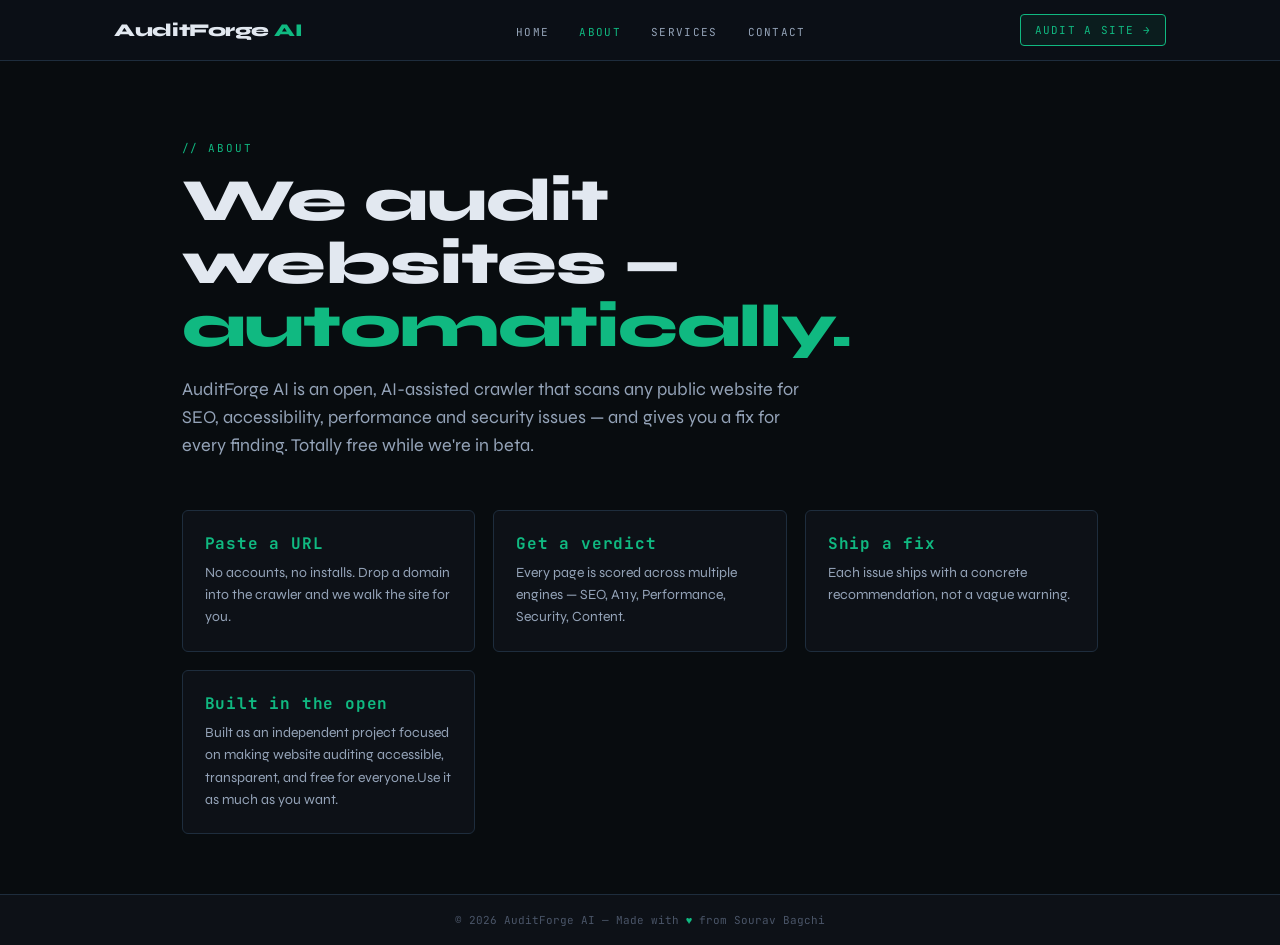
==== about.html @ a2dc1ee4 "Remove inline styles and link external stylesheet" ====
<!DOCTYPE html>
<html lang="en">
<head>
<meta charset="UTF-8">
<meta name="viewport" content="width=device-width, initial-scale=1.0">
<title>About AuditForge AI – Free SEO & AI Visibility Auditor</title>

<meta name="description" content="Learn about AuditForge AI, a free website auditing platform focused on SEO, accessibility, performance, security, content quality and AI visibility.">

<link rel="canonical" href="https://audit-forge-ai.github.io/about">
<link rel="icon" type="image/svg+xml" sizes="32x32" href="/favicon/auditforgeai-favicon-32.svg">
<link rel="icon" type="image/svg+xml" sizes="16x16" href="/favicon/auditforgeai-favicon-16.svg">
<link rel="apple-touch-icon" type="image/svg+xml"   href="/favicon/auditforgeai-logo-512.svg">
<meta property="og:image" content="https://audit-forge-ai.github.io/favicon/auditforgeai-logo-512.svg">
<meta name="twitter:image" content="https://audit-forge-ai.github.io/favicon/auditforgeai-logo-512.svg">
<meta property="og:type" content="website">
<meta property="og:title" content="About AuditForge AI">
<meta property="og:description" content="Learn about AuditForge AI and our mission to make website auditing accessible for everyone.">
<meta property="og:url" content="https://audit-forge-ai.github.io/about">

<meta name="twitter:card" content="summary_large_image">
<meta name="twitter:title" content="About AuditForge AI">
<meta name="twitter:description" content="Free SEO & AI Visibility Auditor">
<link rel="preconnect" href="https://fonts.googleapis.com">
<link href="https://fonts.googleapis.com/css2?family=JetBrains+Mono:wght@400;500;700&family=Syne:wght@400;600;700;800&display=swap" rel="stylesheet">
<link rel="stylesheet" href="css/style.css">
  <script type="application/ld+json">
{
  "@context":"https://schema.org",
  "@type":"AboutPage",
  "name":"About AuditForge AI",
  "url":"https://audit-forge-ai.github.io/about",
  "description":"Learn about AuditForge AI and its mission."
}
</script>
</head>
<body>
<header>
  <div class="nav">
    <a href="index" class="brand">AuditForge<span> AI</span></a>
    <ul>
      <li><a class="link" href="index">Home</a></li>
      <li><a class="link active" href="about">About</a></li>
      <li><a class="link" href="services">Services</a></li>
      <li><a class="link" href="contact">Contact</a></li>
    </ul>
    <a class="cta" href="services">Audit a site →</a>
  </div>
</header>
<main>
  <div class="kicker">// About</div>
  <h1>We audit websites — <em>automatically.</em></h1>
  <p class="lead">AuditForge AI is an open, AI-assisted crawler that scans any public website for SEO, accessibility, performance and security issues — and gives you a fix for every finding. Totally free while we're in beta.</p>

  <div class="grid">
    <div class="card"><h3>Paste a URL</h3><p>No accounts, no installs. Drop a domain into the crawler and we walk the site for you.</p></div>
    <div class="card"><h3>Get a verdict</h3><p>Every page is scored across multiple engines — SEO, A11y, Performance, Security, Content.</p></div>
    <div class="card"><h3>Ship a fix</h3><p>Each issue ships with a concrete recommendation, not a vague warning.</p></div>
    <div class="card"><h3>Built in the open</h3><p>Built as an independent project focused on making website auditing accessible, transparent, and free for everyone.Use it as much as you want.</p></div>
  </div>
</main>
<footer>
  © <span id="y"></span> AuditForge AI — Made with
  <span class="heart">♥</span> from Sourav Bagchi
</footer>
<script src="js/script.js"></script>
</body>
</html>
---- css/style.css ----
/* ===========================
   RESET
=========================== */

*, *::before, *::after {
    box-sizing: border-box;
    margin: 0;
    padding: 0;
}

/* ===========================
   VARIABLES
=========================== */

:root {
    --bg: #080C0F;
    --bg2: #0D1117;
    --border: #1E2D3D;

    --green: #10B981;
    --green-dim: #0D4F35;

    --text: #E2E8F0;
    --text2: #94A3B8;
    --text3: #4A5568;

    --mono: 'JetBrains Mono', monospace;
    --sans: 'Syne', sans-serif;
}

/* ===========================
   GLOBAL
=========================== */

html,
body {
    background: var(--bg);
    color: var(--text);
    font-family: var(--sans);
    min-height: 100vh;
}

body {
    display: flex;
    flex-direction: column;
}

a {
    color: inherit;
    text-decoration: none;
}

main {
    flex: 1;
    max-width: 1100px;
    margin: 0 auto;
    padding: 80px 24px 60px;
}

/* ===========================
   HEADER / NAVBAR
=========================== */

header {
    position: sticky;
    top: 0;
    z-index: 50;

    background: rgba(13, 17, 23, 0.92);
    backdrop-filter: blur(8px);

    border-bottom: 1px solid var(--border);
}

.nav {
    max-width: 1100px;
    margin: 0 auto;

    padding: 14px 24px;

    display: flex;
    align-items: center;
    justify-content: space-between;
}

.brand {
    font-size: 18px;
    font-weight: 800;
    letter-spacing: -.02em;
}

.brand span {
    color: var(--green);
}

.nav ul {
    display: flex;
    gap: 6px;
    list-style: none;
}

.nav a.link {
    font-family: var(--mono);
    font-size: 11px;

    text-transform: uppercase;
    letter-spacing: .12em;

    color: var(--text2);

    padding: 8px 12px;
    border-radius: 4px;

    transition: 0.2s;
}

.nav a.link:hover {
    color: var(--text);
    background: rgba(255, 255, 255, .04);
}

.nav a.link.active {
    color: var(--green);
}

.cta {
    font-family: var(--mono);
    font-size: 11px;

    text-transform: uppercase;
    letter-spacing: .12em;

    color: var(--green);

    border: 1px solid var(--green);
    background: rgba(16, 185, 129, .08);

    padding: 8px 14px;
    border-radius: 4px;

    transition: .2s;
}

.cta:hover {
    background: rgba(16, 185, 129, .16);
}

/* ===========================
   TYPOGRAPHY
=========================== */

.kicker {
    font-family: var(--mono);

    font-size: 11px;

    text-transform: uppercase;
    letter-spacing: .18em;

    color: var(--green);

    margin-bottom: 14px;
}

h1 {
    font-size: clamp(36px, 5vw, 60px);

    font-weight: 800;
    line-height: 1.05;
    letter-spacing: -.02em;

    max-width: 780px;
}

h1 em {
    font-style: normal;
    color: var(--green);
}

.lead {
    margin-top: 18px;

    font-size: 18px;
    line-height: 1.55;

    color: var(--text2);

    max-width: 640px;
}

/* ===========================
   HOME PAGE
=========================== */

.engines {
    display: grid;
    gap: 18px;

    grid-template-columns: repeat(auto-fit, minmax(280px, 1fr));

    margin-top: 60px;
}

.engine {
    background: var(--bg2);

    border: 1px solid var(--border);
    border-radius: 6px;

    padding: 24px;
}

.engine .tag {
    font-family: var(--mono);

    font-size: 10px;

    letter-spacing: .18em;
    text-transform: uppercase;

    color: var(--green);
}

.engine h3 {
    font-size: 22px;

    font-weight: 700;

    margin-top: 10px;

    letter-spacing: -.01em;
}

.engine p {
    margin-top: 10px;

    color: var(--text2);

    font-size: 14px;
    line-height: 1.6;
}

.engine ul {
    list-style: none;

    margin-top: 14px;

    display: flex;
    flex-direction: column;

    gap: 6px;
}

.engine ul li {
    position: relative;

    padding-left: 18px;

    color: var(--text2);

    font-family: var(--mono);
    font-size: 12px;
}

.engine ul li::before {
    content: "›";

    position: absolute;
    left: 0;

    color: var(--green);
}

/* ===========================
   ABOUT PAGE
=========================== */

.grid {
    display: grid;

    gap: 18px;

    grid-template-columns: repeat(auto-fit, minmax(240px, 1fr));

    margin-top: 50px;
}

.card {
    background: var(--bg2);

    border: 1px solid var(--border);
    border-radius: 6px;

    padding: 22px;
}

.card h3 {
    color: var(--green);

    margin-bottom: 8px;

    font-size: 16px;

    font-family: var(--mono);

    letter-spacing: .05em;
}

.card p {
    color: var(--text2);

    font-size: 14px;
    line-height: 1.6;
}

/* ===========================
   FOOTER
=========================== */

footer {
    border-top: 1px solid var(--border);

    background: var(--bg2);

    padding: 18px 24px;

    text-align: center;

    font-family: var(--mono);
    font-size: 11px;

    color: var(--text3);
}

footer .heart {
    color: var(--green);
}

/* ===========================
   RESPONSIVE
=========================== */

@media (max-width: 768px) {

    main {
        padding: 60px 20px 50px;
    }

    .nav {
        flex-direction: column;

        gap: 12px;

        text-align: center;
    }

    .nav ul {
        flex-wrap: wrap;
        justify-content: center;
    }

    .cta {
        width: 100%;
        text-align: center;
    }

    .engines,
    .grid {
        grid-template-columns: 1fr;
    }

    h1 {
        font-size: 36px;
    }

    .lead {
        font-size: 16px;
    }
}
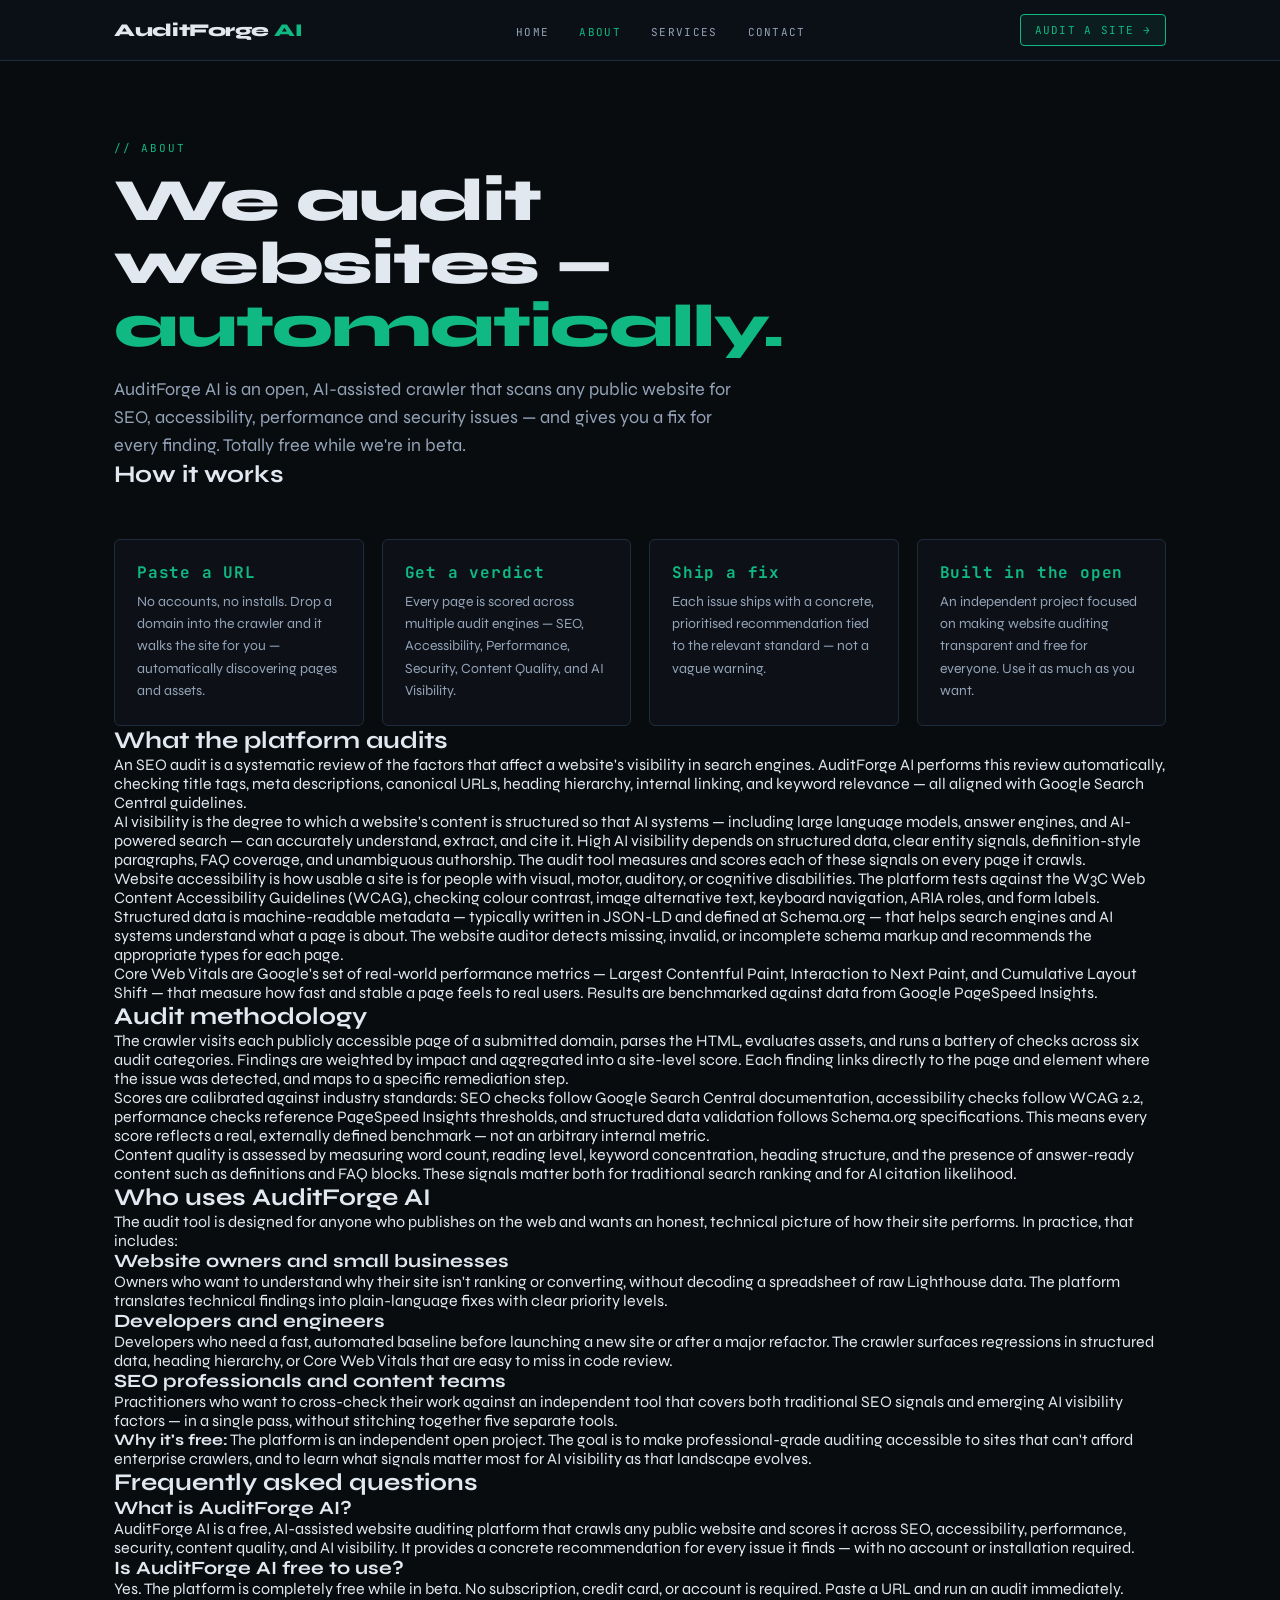
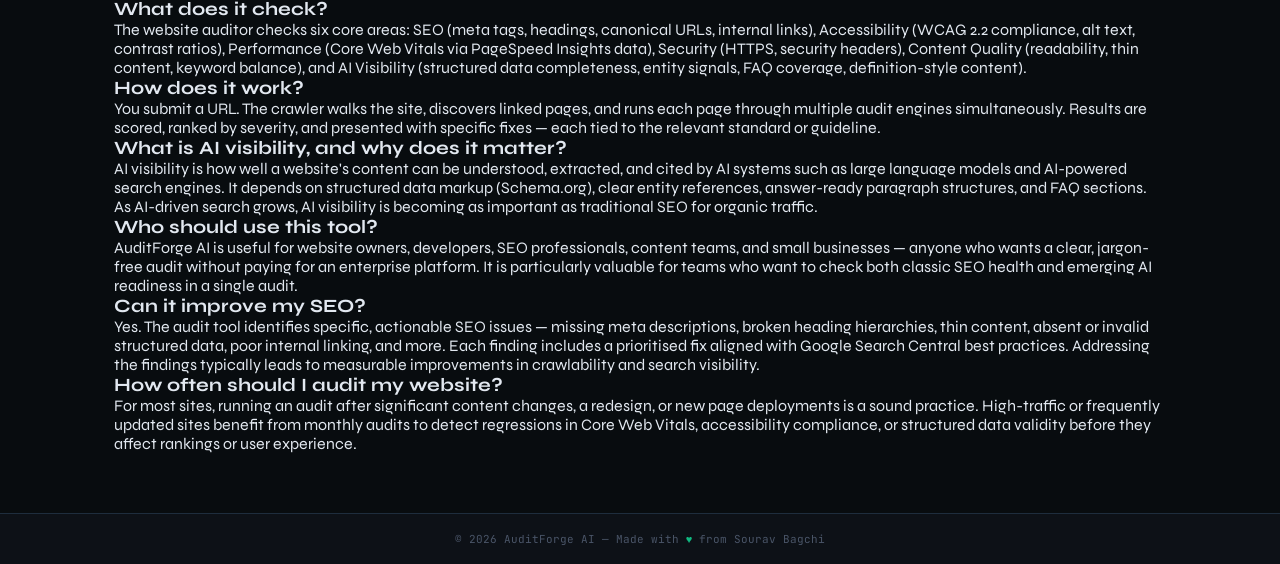
==== commit 45773b8f: "Enhance SEO with structured data and content updates Added structured data scripts for Organization " ====
--- a/about.html
+++ b/about.html
@@ -17,20 +17,106 @@
 <meta property="og:title" content="About AuditForge AI">
 <meta property="og:description" content="Learn about AuditForge AI and our mission to make website auditing accessible for everyone.">
 <meta property="og:url" content="https://audit-forge-ai.github.io/about">
-
+<link rel="manifest" href="/manifest.json">
+<meta name="theme-color" content="#22C55E">
 <meta name="twitter:card" content="summary_large_image">
 <meta name="twitter:title" content="About AuditForge AI">
 <meta name="twitter:description" content="Free SEO & AI Visibility Auditor">
 <link rel="preconnect" href="https://fonts.googleapis.com">
 <link href="https://fonts.googleapis.com/css2?family=JetBrains+Mono:wght@400;500;700&family=Syne:wght@400;600;700;800&display=swap" rel="stylesheet">
 <link rel="stylesheet" href="css/style.css">
-  <script type="application/ld+json">
+<script type="application/ld+json">
 {
   "@context":"https://schema.org",
   "@type":"AboutPage",
   "name":"About AuditForge AI",
   "url":"https://audit-forge-ai.github.io/about",
   "description":"Learn about AuditForge AI and its mission."
+}
+</script>
+<script type="application/ld+json">
+{
+  "@context": "https://schema.org",
+  "@type": "Organization",
+  "name": "AuditForge AI",
+  "url": "https://audit-forge-ai.github.io",
+  "logo": "https://audit-forge-ai.github.io/favicon/auditforgeai-logo-512.svg",
+  "description": "AuditForge AI is a free, open, AI-assisted website auditing platform that scans public websites for SEO, accessibility, performance, security, content quality, and AI visibility issues.",
+  "sameAs": [],
+  "foundingDate": "2024",
+  "knowsAbout": ["SEO Auditing", "Web Accessibility", "Core Web Vitals", "Structured Data", "AI Visibility", "Website Performance"]
+}
+</script>
+<script type="application/ld+json">
+{
+  "@context": "https://schema.org",
+  "@type": "FAQPage",
+  "mainEntity": [
+    {
+      "@type": "Question",
+      "name": "What is AuditForge AI?",
+      "acceptedAnswer": {
+        "@type": "Answer",
+        "text": "AuditForge AI is a free, AI-assisted website auditing platform that crawls any public website and scores it across SEO, accessibility, performance, security, content quality, and AI visibility. It provides a concrete recommendation for every issue it finds."
+      }
+    },
+    {
+      "@type": "Question",
+      "name": "Is AuditForge AI free to use?",
+      "acceptedAnswer": {
+        "@type": "Answer",
+        "text": "Yes. AuditForge AI is completely free to use while in beta. No account, subscription, or credit card is required."
+      }
+    },
+    {
+      "@type": "Question",
+      "name": "What does AuditForge AI check?",
+      "acceptedAnswer": {
+        "@type": "Answer",
+        "text": "The platform checks six core areas: SEO (meta tags, headings, canonical URLs), Accessibility (WCAG compliance, alt text, contrast), Performance (Core Web Vitals, page speed), Security (HTTPS, headers), Content Quality (readability, thin content, keyword use), and AI Visibility (structured data, entity signals, FAQ coverage, definition-style content)."
+      }
+    },
+    {
+      "@type": "Question",
+      "name": "How does AuditForge AI work?",
+      "acceptedAnswer": {
+        "@type": "Answer",
+        "text": "You paste a URL into the crawler, and the tool walks the site automatically. Each page is analysed across multiple audit engines. Results are scored and every finding is paired with a specific, actionable fix — not just a warning."
+      }
+    },
+    {
+      "@type": "Question",
+      "name": "What is AI visibility?",
+      "acceptedAnswer": {
+        "@type": "Answer",
+        "text": "AI visibility is the degree to which a website's content is structured and presented in a way that AI systems — such as large language models, AI search engines, and answer engines — can accurately understand, cite, and surface. Factors include structured data, FAQ sections, definition-style paragraphs, and clear entity signals."
+      }
+    },
+    {
+      "@type": "Question",
+      "name": "Who should use AuditForge AI?",
+      "acceptedAnswer": {
+        "@type": "Answer",
+        "text": "AuditForge AI is designed for website owners, developers, content creators, SEO professionals, and small businesses who want a clear, jargon-free picture of how their site performs across SEO, accessibility, and AI readiness — without paying for an enterprise tool."
+      }
+    },
+    {
+      "@type": "Question",
+      "name": "Can AuditForge AI improve my SEO?",
+      "acceptedAnswer": {
+        "@type": "Answer",
+        "text": "Yes. The audit tool identifies specific SEO issues — missing meta descriptions, broken heading hierarchies, thin content, absent structured data, and more — and provides prioritised recommendations aligned with Google Search Central best practices."
+      }
+    },
+    {
+      "@type": "Question",
+      "name": "How often should I run a website audit?",
+      "acceptedAnswer": {
+        "@type": "Answer",
+        "text": "For most sites, running an audit after any significant content update, redesign, or after publishing new pages is a good practice. High-traffic or frequently updated sites benefit from monthly audits to catch regressions in Core Web Vitals, accessibility, or structured data."
+      }
+    }
+  ]
 }
 </script>
 </head>
@@ -52,12 +138,89 @@
   <h1>We audit websites — <em>automatically.</em></h1>
   <p class="lead">AuditForge AI is an open, AI-assisted crawler that scans any public website for SEO, accessibility, performance and security issues — and gives you a fix for every finding. Totally free while we're in beta.</p>
 
-  <div class="grid">
-    <div class="card"><h3>Paste a URL</h3><p>No accounts, no installs. Drop a domain into the crawler and we walk the site for you.</p></div>
-    <div class="card"><h3>Get a verdict</h3><p>Every page is scored across multiple engines — SEO, A11y, Performance, Security, Content.</p></div>
-    <div class="card"><h3>Ship a fix</h3><p>Each issue ships with a concrete recommendation, not a vague warning.</p></div>
-    <div class="card"><h3>Built in the open</h3><p>Built as an independent project focused on making website auditing accessible, transparent, and free for everyone.Use it as much as you want.</p></div>
-  </div>
+ <section aria-labelledby="how-it-works-heading">
+    <h2 id="how-it-works-heading">How it works</h2>
+    <div class="grid">
+      <div class="card"><h3>Paste a URL</h3><p>No accounts, no installs. Drop a domain into the crawler and it walks the site for you — automatically discovering pages and assets.</p></div>
+      <div class="card"><h3>Get a verdict</h3><p>Every page is scored across multiple audit engines — SEO, Accessibility, Performance, Security, Content Quality, and AI Visibility.</p></div>
+      <div class="card"><h3>Ship a fix</h3><p>Each issue ships with a concrete, prioritised recommendation tied to the relevant standard — not a vague warning.</p></div>
+      <div class="card"><h3>Built in the open</h3><p>An independent project focused on making website auditing transparent and free for everyone. Use it as much as you want.</p></div>
+    </div>
+  </section>
+
+  <section aria-labelledby="what-we-audit-heading">
+    <h2 id="what-we-audit-heading">What the platform audits</h2>
+    <p>An SEO audit is a systematic review of the factors that affect a website's visibility in search engines. AuditForge AI performs this review automatically, checking title tags, meta descriptions, canonical URLs, heading hierarchy, internal linking, and keyword relevance — all aligned with <a href="https://developers.google.com/search/docs" target="_blank" rel="noopener noreferrer">Google Search Central</a> guidelines.</p>
+    <p>AI visibility is the degree to which a website's content is structured so that AI systems — including large language models, answer engines, and AI-powered search — can accurately understand, extract, and cite it. High AI visibility depends on structured data, clear entity signals, definition-style paragraphs, FAQ coverage, and unambiguous authorship. The audit tool measures and scores each of these signals on every page it crawls.</p>
+    <p>Website accessibility is how usable a site is for people with visual, motor, auditory, or cognitive disabilities. The platform tests against the <a href="https://www.w3.org/WAI/standards-guidelines/wcag/" target="_blank" rel="noopener noreferrer">W3C Web Content Accessibility Guidelines (WCAG)</a>, checking colour contrast, image alternative text, keyboard navigation, ARIA roles, and form labels.</p>
+    <p>Structured data is machine-readable metadata — typically written in JSON-LD and defined at <a href="https://schema.org" target="_blank" rel="noopener noreferrer">Schema.org</a> — that helps search engines and AI systems understand what a page is about. The website auditor detects missing, invalid, or incomplete schema markup and recommends the appropriate types for each page.</p>
+    <p>Core Web Vitals are Google's set of real-world performance metrics — Largest Contentful Paint, Interaction to Next Paint, and Cumulative Layout Shift — that measure how fast and stable a page feels to real users. Results are benchmarked against data from <a href="https://pagespeed.web.dev" target="_blank" rel="noopener noreferrer">Google PageSpeed Insights</a>.</p>
+  </section>
+
+  <section aria-labelledby="methodology-heading">
+    <h2 id="methodology-heading">Audit methodology</h2>
+    <p>The crawler visits each publicly accessible page of a submitted domain, parses the HTML, evaluates assets, and runs a battery of checks across six audit categories. Findings are weighted by impact and aggregated into a site-level score. Each finding links directly to the page and element where the issue was detected, and maps to a specific remediation step.</p>
+    <p>Scores are calibrated against industry standards: SEO checks follow Google Search Central documentation, accessibility checks follow WCAG 2.2, performance checks reference PageSpeed Insights thresholds, and structured data validation follows Schema.org specifications. This means every score reflects a real, externally defined benchmark — not an arbitrary internal metric.</p>
+    <p>Content quality is assessed by measuring word count, reading level, keyword concentration, heading structure, and the presence of answer-ready content such as definitions and FAQ blocks. These signals matter both for traditional search ranking and for AI citation likelihood.</p>
+  </section>
+
+  <section aria-labelledby="who-uses-heading">
+    <h2 id="who-uses-heading">Who uses AuditForge AI</h2>
+    <p>The audit tool is designed for anyone who publishes on the web and wants an honest, technical picture of how their site performs. In practice, that includes:</p>
+    <article>
+      <h3>Website owners and small businesses</h3>
+      <p>Owners who want to understand why their site isn't ranking or converting, without decoding a spreadsheet of raw Lighthouse data. The platform translates technical findings into plain-language fixes with clear priority levels.</p>
+    </article>
+    <article>
+      <h3>Developers and engineers</h3>
+      <p>Developers who need a fast, automated baseline before launching a new site or after a major refactor. The crawler surfaces regressions in structured data, heading hierarchy, or Core Web Vitals that are easy to miss in code review.</p>
+    </article>
+    <article>
+      <h3>SEO professionals and content teams</h3>
+      <p>Practitioners who want to cross-check their work against an independent tool that covers both traditional SEO signals and emerging AI visibility factors — in a single pass, without stitching together five separate tools.</p>
+    </article>
+    <aside>
+      <p><strong>Why it's free:</strong> The platform is an independent open project. The goal is to make professional-grade auditing accessible to sites that can't afford enterprise crawlers, and to learn what signals matter most for AI visibility as that landscape evolves.</p>
+    </aside>
+  </section>
+
+  <section aria-labelledby="faq-heading">
+    <h2 id="faq-heading">Frequently asked questions</h2>
+    <dl>
+      <div>
+        <dt><h3>What is AuditForge AI?</h3></dt>
+        <dd><p>AuditForge AI is a free, AI-assisted website auditing platform that crawls any public website and scores it across SEO, accessibility, performance, security, content quality, and AI visibility. It provides a concrete recommendation for every issue it finds — with no account or installation required.</p></dd>
+      </div>
+      <div>
+        <dt><h3>Is AuditForge AI free to use?</h3></dt>
+        <dd><p>Yes. The platform is completely free while in beta. No subscription, credit card, or account is required. Paste a URL and run an audit immediately.</p></dd>
+      </div>
+      <div>
+        <dt><h3>What does it check?</h3></dt>
+        <dd><p>The website auditor checks six core areas: SEO (meta tags, headings, canonical URLs, internal links), Accessibility (WCAG 2.2 compliance, alt text, contrast ratios), Performance (Core Web Vitals via PageSpeed Insights data), Security (HTTPS, security headers), Content Quality (readability, thin content, keyword balance), and AI Visibility (structured data completeness, entity signals, FAQ coverage, definition-style content).</p></dd>
+      </div>
+      <div>
+        <dt><h3>How does it work?</h3></dt>
+        <dd><p>You submit a URL. The crawler walks the site, discovers linked pages, and runs each page through multiple audit engines simultaneously. Results are scored, ranked by severity, and presented with specific fixes — each tied to the relevant standard or guideline.</p></dd>
+      </div>
+      <div>
+        <dt><h3>What is AI visibility, and why does it matter?</h3></dt>
+        <dd><p>AI visibility is how well a website's content can be understood, extracted, and cited by AI systems such as large language models and AI-powered search engines. It depends on structured data markup (Schema.org), clear entity references, answer-ready paragraph structures, and FAQ sections. As AI-driven search grows, AI visibility is becoming as important as traditional SEO for organic traffic.</p></dd>
+      </div>
+      <div>
+        <dt><h3>Who should use this tool?</h3></dt>
+        <dd><p>AuditForge AI is useful for website owners, developers, SEO professionals, content teams, and small businesses — anyone who wants a clear, jargon-free audit without paying for an enterprise platform. It is particularly valuable for teams who want to check both classic SEO health and emerging AI readiness in a single audit.</p></dd>
+      </div>
+      <div>
+        <dt><h3>Can it improve my SEO?</h3></dt>
+        <dd><p>Yes. The audit tool identifies specific, actionable SEO issues — missing meta descriptions, broken heading hierarchies, thin content, absent or invalid structured data, poor internal linking, and more. Each finding includes a prioritised fix aligned with <a href="https://developers.google.com/search/docs" target="_blank" rel="noopener noreferrer">Google Search Central</a> best practices. Addressing the findings typically leads to measurable improvements in crawlability and search visibility.</p></dd>
+      </div>
+      <div>
+        <dt><h3>How often should I audit my website?</h3></dt>
+        <dd><p>For most sites, running an audit after significant content changes, a redesign, or new page deployments is a sound practice. High-traffic or frequently updated sites benefit from monthly audits to detect regressions in Core Web Vitals, accessibility compliance, or structured data validity before they affect rankings or user experience.</p></dd>
+      </div>
+    </dl>
+  </section>
 </main>
 <footer>
   © <span id="y"></span> AuditForge AI — Made with
--- a/css/style.css
+++ b/css/style.css
@@ -1,17 +1,11 @@
-/* ===========================
-   RESET
-=========================== */
-
+/* Reset */
 *, *::before, *::after {
     box-sizing: border-box;
     margin: 0;
     padding: 0;
 }
 
-/* ===========================
-   VARIABLES
-=========================== */
-
+/* Variables */
 :root {
     --bg: #080C0F;
     --bg2: #0D1117;
@@ -28,10 +22,7 @@
     --sans: 'Syne', sans-serif;
 }
 
-/* ===========================
-   GLOBAL
-=========================== */
-
+/* Global */
 html,
 body {
     background: var(--bg);
@@ -57,27 +48,20 @@
     padding: 80px 24px 60px;
 }
 
-/* ===========================
-   HEADER / NAVBAR
-=========================== */
-
+/* Header */
 header {
     position: sticky;
     top: 0;
     z-index: 50;
-
     background: rgba(13, 17, 23, 0.92);
     backdrop-filter: blur(8px);
-
     border-bottom: 1px solid var(--border);
 }
 
 .nav {
     max-width: 1100px;
     margin: 0 auto;
-
     padding: 14px 24px;
-
     display: flex;
     align-items: center;
     justify-content: space-between;
@@ -102,21 +86,17 @@
 .nav a.link {
     font-family: var(--mono);
     font-size: 11px;
-
     text-transform: uppercase;
     letter-spacing: .12em;
-
-    color: var(--text2);
-
+    color: var(--text2);
     padding: 8px 12px;
     border-radius: 4px;
-
-    transition: 0.2s;
+    transition: .2s;
 }
 
 .nav a.link:hover {
     color: var(--text);
-    background: rgba(255, 255, 255, .04);
+    background: rgba(255,255,255,.04);
 }
 
 .nav a.link.active {
@@ -126,49 +106,35 @@
 .cta {
     font-family: var(--mono);
     font-size: 11px;
-
     text-transform: uppercase;
     letter-spacing: .12em;
-
-    color: var(--green);
-
+    color: var(--green);
     border: 1px solid var(--green);
-    background: rgba(16, 185, 129, .08);
-
+    background: rgba(16,185,129,.08);
     padding: 8px 14px;
     border-radius: 4px;
-
     transition: .2s;
 }
 
 .cta:hover {
-    background: rgba(16, 185, 129, .16);
-}
-
-/* ===========================
-   TYPOGRAPHY
-=========================== */
-
+    background: rgba(16,185,129,.16);
+}
+
+/* Typography */
 .kicker {
     font-family: var(--mono);
-
     font-size: 11px;
-
     text-transform: uppercase;
     letter-spacing: .18em;
-
-    color: var(--green);
-
+    color: var(--green);
     margin-bottom: 14px;
 }
 
 h1 {
     font-size: clamp(36px, 5vw, 60px);
-
     font-weight: 800;
     line-height: 1.05;
     letter-spacing: -.02em;
-
     max-width: 780px;
 }
 
@@ -179,156 +145,150 @@
 
 .lead {
     margin-top: 18px;
-
     font-size: 18px;
     line-height: 1.55;
-
-    color: var(--text2);
-
+    color: var(--text2);
     max-width: 640px;
 }
 
-/* ===========================
-   HOME PAGE
-=========================== */
-
+/* Home */
 .engines {
     display: grid;
     gap: 18px;
-
     grid-template-columns: repeat(auto-fit, minmax(280px, 1fr));
-
     margin-top: 60px;
 }
 
 .engine {
     background: var(--bg2);
-
     border: 1px solid var(--border);
     border-radius: 6px;
-
     padding: 24px;
 }
 
 .engine .tag {
     font-family: var(--mono);
-
     font-size: 10px;
-
     letter-spacing: .18em;
     text-transform: uppercase;
-
     color: var(--green);
 }
 
 .engine h3 {
     font-size: 22px;
-
     font-weight: 700;
-
     margin-top: 10px;
-
     letter-spacing: -.01em;
 }
 
 .engine p {
     margin-top: 10px;
-
-    color: var(--text2);
-
+    color: var(--text2);
     font-size: 14px;
     line-height: 1.6;
 }
 
 .engine ul {
     list-style: none;
-
     margin-top: 14px;
-
     display: flex;
     flex-direction: column;
-
     gap: 6px;
 }
 
 .engine ul li {
     position: relative;
-
     padding-left: 18px;
-
-    color: var(--text2);
-
+    color: var(--text2);
     font-family: var(--mono);
     font-size: 12px;
 }
 
 .engine ul li::before {
     content: "›";
-
     position: absolute;
     left: 0;
-
-    color: var(--green);
-}
-
-/* ===========================
-   ABOUT PAGE
-=========================== */
-
+    color: var(--green);
+}
+
+/* About */
 .grid {
     display: grid;
-
     gap: 18px;
-
     grid-template-columns: repeat(auto-fit, minmax(240px, 1fr));
-
     margin-top: 50px;
 }
 
 .card {
     background: var(--bg2);
-
     border: 1px solid var(--border);
     border-radius: 6px;
-
     padding: 22px;
 }
 
 .card h3 {
     color: var(--green);
-
     margin-bottom: 8px;
-
     font-size: 16px;
-
-    font-family: var(--mono);
-
+    font-family: var(--mono);
     letter-spacing: .05em;
 }
 
 .card p {
     color: var(--text2);
-
     font-size: 14px;
     line-height: 1.6;
 }
 
-/* ===========================
-   FOOTER
-=========================== */
-
+/* Contact */
+.row {
+    display: grid;
+    gap: 18px;
+    grid-template-columns: repeat(auto-fit, minmax(220px, 1fr));
+    margin-top: 50px;
+}
+
+.label {
+    font-family: var(--mono);
+    font-size: 10px;
+    letter-spacing: .18em;
+    color: var(--text3);
+    text-transform: uppercase;
+}
+
+.value {
+    margin-top: 8px;
+    font-family: var(--mono);
+    font-size: 15px;
+    color: var(--green);
+    word-break: break-all;
+}
+
+.value a:hover {
+    text-decoration: underline;
+}
+
+.note {
+    margin-top: 50px;
+    padding: 22px;
+    border: 1px dashed var(--green-dim);
+    border-radius: 6px;
+    color: var(--text2);
+    font-size: 14px;
+}
+
+.note b {
+    color: var(--green);
+}
+
+/* Footer */
 footer {
     border-top: 1px solid var(--border);
-
     background: var(--bg2);
-
     padding: 18px 24px;
-
     text-align: center;
-
     font-family: var(--mono);
     font-size: 11px;
-
     color: var(--text3);
 }
 
@@ -336,21 +296,15 @@
     color: var(--green);
 }
 
-/* ===========================
-   RESPONSIVE
-=========================== */
-
+/* Responsive */
 @media (max-width: 768px) {
-
     main {
         padding: 60px 20px 50px;
     }
 
     .nav {
         flex-direction: column;
-
         gap: 12px;
-
         text-align: center;
     }
 
@@ -365,7 +319,8 @@
     }
 
     .engines,
-    .grid {
+    .grid,
+    .row {
         grid-template-columns: 1fr;
     }
 
@@ -376,4 +331,229 @@
     .lead {
         font-size: 16px;
     }
-}
+    .footer-credit a{
+    color: var(--green);
+    text-decoration: none;
+    font-weight: 600;
+}
+
+.footer-credit a:hover{
+    text-decoration: underline;
+    opacity: 0.9;
+}
+}
+    /* ==========================
+   CONTENT SECTIONS
+========================== */
+
+.content-block{
+    margin-top: 96px;
+}
+
+.content-block:first-child{
+    margin-top: 72px;
+}
+
+.content-block h2{
+    font-size: 2rem;
+    margin-bottom: 24px;
+    line-height: 1.2;
+}
+
+.content-block h3{
+    margin-top: 36px;
+    margin-bottom: 16px;
+    font-size: 1.25rem;
+}
+
+.intro{
+    color: var(--text2);
+    line-height: 1.8;
+    margin-bottom: 24px;
+    max-width: 850px;
+}
+
+.content-block p{
+    margin-bottom: 24px;
+}
+
+/* ==========================
+   CHECK LISTS
+========================== */
+
+.list-check{
+    margin-top: 20px;
+    margin-bottom: 32px;
+    padding-left: 24px;
+}
+
+.list-check li{
+    margin-bottom: 14px;
+    line-height: 1.7;
+    color: var(--text2);
+}
+
+/* ==========================
+   DEFINITIONS
+========================== */
+
+.definitions{
+    display:flex;
+    flex-direction:column;
+    gap:32px;
+    margin-top:40px;
+}
+
+.definitions dt{
+    color:var(--green);
+    font-weight:700;
+    font-size:1.1rem;
+}
+
+.definitions dd{
+    margin-top:10px;
+    color:var(--text2);
+    line-height:1.8;
+}
+
+/* ==========================
+   RESOURCES
+========================== */
+
+.resources-grid{
+    display:grid;
+    grid-template-columns:repeat(auto-fit,minmax(260px,1fr));
+    gap:24px;
+    margin-top:40px;
+}
+
+.resource-card{
+    display:flex;
+    flex-direction:column;
+    gap:14px;
+    background:var(--bg2);
+    border:1px solid var(--border);
+    border-radius:10px;
+    padding:24px;
+    transition:.25s;
+}
+
+.resource-card:hover{
+    transform:translateY(-3px);
+    border-color:var(--green);
+}
+
+.resource-name{
+    font-weight:700;
+    color:var(--text);
+}
+
+.resource-desc{
+    color:var(--text2);
+    line-height:1.7;
+}
+
+.resource-link{
+    color:var(--green);
+    font-family:var(--mono);
+    font-size:12px;
+}
+
+/* ==========================
+   FAQ
+========================== */
+
+.faq-list{
+    display:flex;
+    flex-direction:column;
+    gap:20px;
+    margin-top:40px;
+    counter-reset:faq;
+}
+
+.faq-item{
+    background:var(--bg2);
+    border:1px solid var(--border);
+    border-radius:12px;
+    overflow:hidden;
+    transition:.25s;
+}
+
+.faq-item:hover{
+    border-color:var(--green);
+}
+
+.faq-question{
+    list-style:none;
+    cursor:pointer;
+    padding:24px;
+    display:flex;
+    align-items:center;
+    gap:16px;
+}
+
+.faq-question::-webkit-details-marker{
+    display:none;
+}
+
+.faq-num::before{
+    counter-increment:faq;
+    content: counter(faq, decimal-leading-zero);
+    color:var(--green);
+    font-family:var(--mono);
+    font-weight:700;
+}
+
+.faq-q-text{
+    flex:1;
+    font-weight:600;
+    line-height:1.5;
+}
+
+.faq-icon::before{
+    content:"+";
+    color:var(--green);
+    font-size:1.5rem;
+}
+
+.faq-item[open] .faq-icon::before{
+    content:"−";
+}
+
+.faq-answer{
+    padding:0 24px 24px;
+}
+
+.faq-answer p,
+.faq-answer li{
+    color:var(--text2);
+    line-height:1.8;
+}
+
+.faq-answer ul{
+    margin-top:16px;
+    padding-left:24px;
+}
+
+.faq-answer li{
+    margin-bottom:10px;
+}
+
+/* ==========================
+   MOBILE
+========================== */
+
+@media(max-width:768px){
+
+    .content-block{
+        margin-top:72px;
+    }
+
+    .faq-question{
+        padding:18px;
+    }
+
+    .faq-answer{
+        padding:0 18px 18px;
+    }
+}
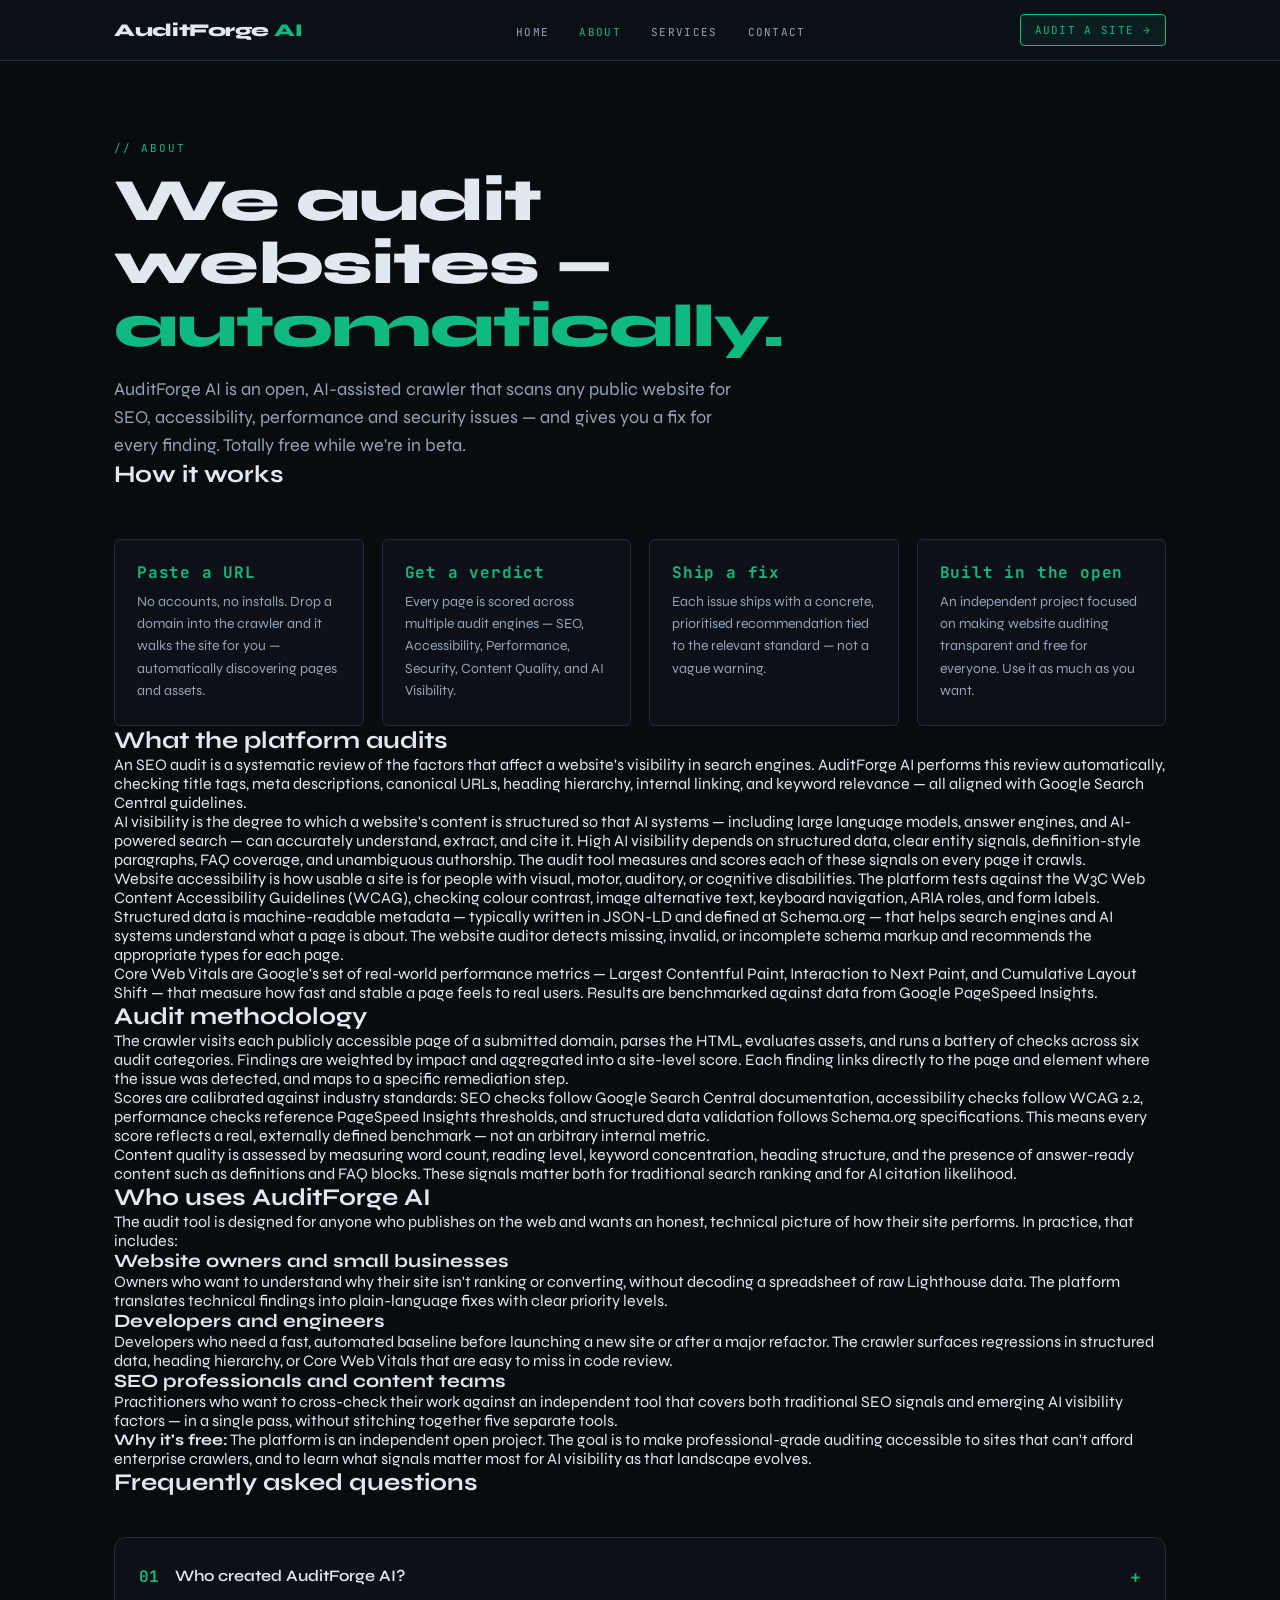
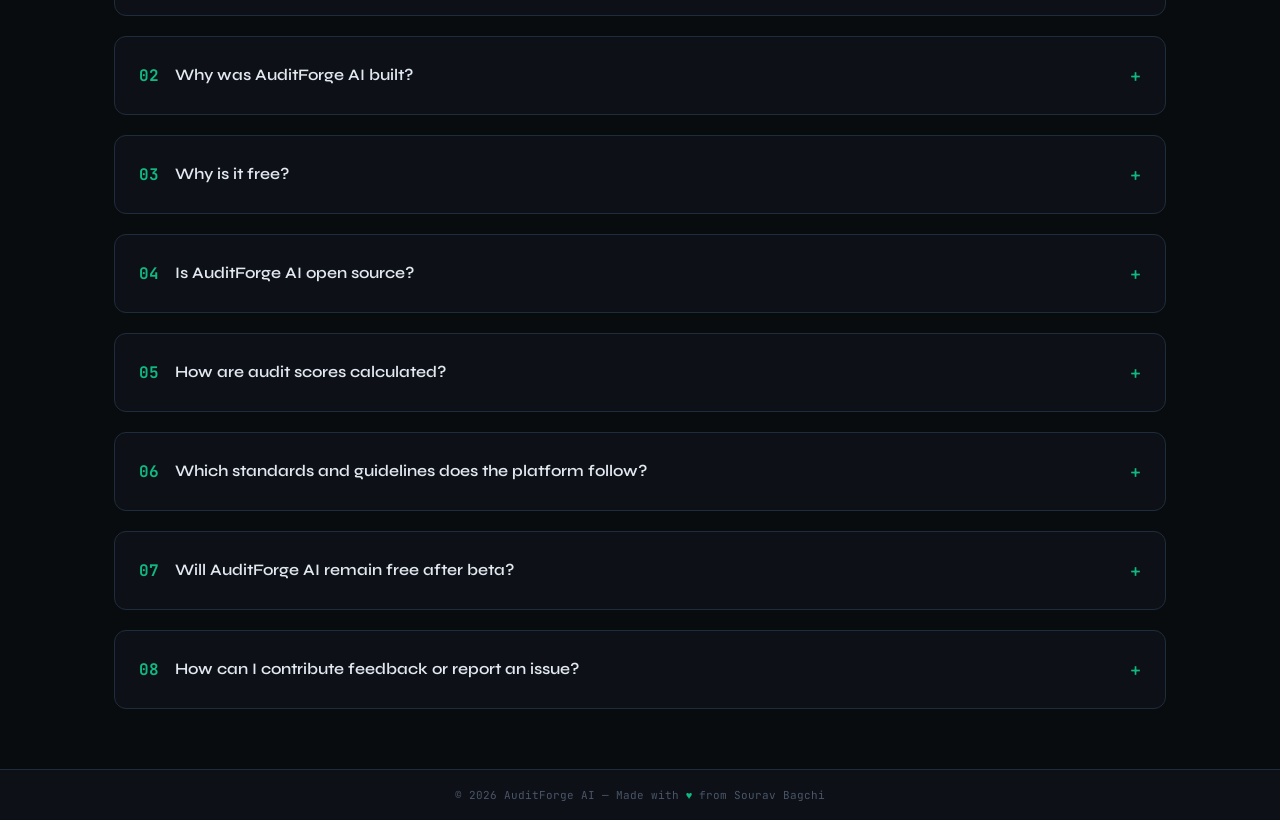
==== commit 99545a2a: "Update FAQ section with new questions and answers" ====
--- a/about.html
+++ b/about.html
@@ -54,66 +54,66 @@
   "mainEntity": [
     {
       "@type": "Question",
-      "name": "What is AuditForge AI?",
-      "acceptedAnswer": {
-        "@type": "Answer",
-        "text": "AuditForge AI is a free, AI-assisted website auditing platform that crawls any public website and scores it across SEO, accessibility, performance, security, content quality, and AI visibility. It provides a concrete recommendation for every issue it finds."
-      }
-    },
-    {
-      "@type": "Question",
-      "name": "Is AuditForge AI free to use?",
-      "acceptedAnswer": {
-        "@type": "Answer",
-        "text": "Yes. AuditForge AI is completely free to use while in beta. No account, subscription, or credit card is required."
-      }
-    },
-    {
-      "@type": "Question",
-      "name": "What does AuditForge AI check?",
-      "acceptedAnswer": {
-        "@type": "Answer",
-        "text": "The platform checks six core areas: SEO (meta tags, headings, canonical URLs), Accessibility (WCAG compliance, alt text, contrast), Performance (Core Web Vitals, page speed), Security (HTTPS, headers), Content Quality (readability, thin content, keyword use), and AI Visibility (structured data, entity signals, FAQ coverage, definition-style content)."
-      }
-    },
-    {
-      "@type": "Question",
-      "name": "How does AuditForge AI work?",
-      "acceptedAnswer": {
-        "@type": "Answer",
-        "text": "You paste a URL into the crawler, and the tool walks the site automatically. Each page is analysed across multiple audit engines. Results are scored and every finding is paired with a specific, actionable fix — not just a warning."
-      }
-    },
-    {
-      "@type": "Question",
-      "name": "What is AI visibility?",
-      "acceptedAnswer": {
-        "@type": "Answer",
-        "text": "AI visibility is the degree to which a website's content is structured and presented in a way that AI systems — such as large language models, AI search engines, and answer engines — can accurately understand, cite, and surface. Factors include structured data, FAQ sections, definition-style paragraphs, and clear entity signals."
-      }
-    },
-    {
-      "@type": "Question",
-      "name": "Who should use AuditForge AI?",
-      "acceptedAnswer": {
-        "@type": "Answer",
-        "text": "AuditForge AI is designed for website owners, developers, content creators, SEO professionals, and small businesses who want a clear, jargon-free picture of how their site performs across SEO, accessibility, and AI readiness — without paying for an enterprise tool."
-      }
-    },
-    {
-      "@type": "Question",
-      "name": "Can AuditForge AI improve my SEO?",
-      "acceptedAnswer": {
-        "@type": "Answer",
-        "text": "Yes. The audit tool identifies specific SEO issues — missing meta descriptions, broken heading hierarchies, thin content, absent structured data, and more — and provides prioritised recommendations aligned with Google Search Central best practices."
-      }
-    },
-    {
-      "@type": "Question",
-      "name": "How often should I run a website audit?",
-      "acceptedAnswer": {
-        "@type": "Answer",
-        "text": "For most sites, running an audit after any significant content update, redesign, or after publishing new pages is a good practice. High-traffic or frequently updated sites benefit from monthly audits to catch regressions in Core Web Vitals, accessibility, or structured data."
+      "name": "Who created AuditForge AI?",
+      "acceptedAnswer": {
+        "@type": "Answer",
+        "text": "AuditForge AI was created by Sourav Bagchi as an independent open project. It started as a personal tool to diagnose website underperformance and evolved into a full auditing platform covering SEO, accessibility, performance, security, content quality, and AI visibility."
+      }
+    },
+    {
+      "@type": "Question",
+      "name": "Why was AuditForge AI built?",
+      "acceptedAnswer": {
+        "@type": "Answer",
+        "text": "Most professional audit tools are expensive or opaque about their methodology. AuditForge AI was built to provide enterprise-level audit depth transparently and without a paywall, while also tracking the emerging importance of AI visibility as AI-powered search engines reshape organic traffic."
+      }
+    },
+    {
+      "@type": "Question",
+      "name": "Why is AuditForge AI free?",
+      "acceptedAnswer": {
+        "@type": "Answer",
+        "text": "The platform is free because the goal is access, not revenue. Small businesses, independent creators, and developers should not need to pay hundreds of dollars a month to find out if their site has a broken heading hierarchy or missing structured data. All audits are unlimited and free during beta."
+      }
+    },
+    {
+      "@type": "Question",
+      "name": "Is AuditForge AI open source?",
+      "acceptedAnswer": {
+        "@type": "Answer",
+        "text": "AuditForge AI is built in the open as an independent project with a focus on transparency. The audit methodology, scoring weights, and the standards each check references are documented so users understand exactly what a score means and why a finding was flagged."
+      }
+    },
+    {
+      "@type": "Question",
+      "name": "How are audit scores calculated?",
+      "acceptedAnswer": {
+        "@type": "Answer",
+        "text": "Each page is evaluated across six audit categories. Within each category, individual checks are weighted by their impact on search visibility, user experience, or AI citation likelihood. Weighted findings are aggregated into category scores, then combined into a site-level score. Every point lost traces to a documented rule and a specific page element."
+      }
+    },
+    {
+      "@type": "Question",
+      "name": "Which standards and guidelines does AuditForge AI follow?",
+      "acceptedAnswer": {
+        "@type": "Answer",
+        "text": "SEO checks follow Google Search Central documentation. Accessibility checks follow W3C WCAG 2.2 success criteria. Performance checks use Core Web Vitals thresholds from Google PageSpeed Insights. Structured data checks reference Schema.org type and property definitions. Every score is reproducible against these public sources."
+      }
+    },
+    {
+      "@type": "Question",
+      "name": "Will AuditForge AI remain free after beta?",
+      "acceptedAnswer": {
+        "@type": "Answer",
+        "text": "The intention is to keep a meaningful free tier permanently. Core auditing — SEO, accessibility, performance, and structured data checks — will remain free. Any future paid features will extend the platform rather than gate what is currently available."
+      }
+    },
+    {
+      "@type": "Question",
+      "name": "How can I contribute feedback or report an issue?",
+      "acceptedAnswer": {
+        "@type": "Answer",
+        "text": "Feedback is the most valuable input the project receives during beta. If an audit produces an incorrect finding, misses a real issue, or a score seems miscalibrated, the best way to report it is through the contact page. Bug reports, methodology questions, and feature suggestions are all welcome."
       }
     }
   ]
@@ -184,42 +184,106 @@
     </aside>
   </section>
 
-  <section aria-labelledby="faq-heading">
+<section aria-labelledby="faq-heading">
     <h2 id="faq-heading">Frequently asked questions</h2>
-    <dl>
-      <div>
-        <dt><h3>What is AuditForge AI?</h3></dt>
-        <dd><p>AuditForge AI is a free, AI-assisted website auditing platform that crawls any public website and scores it across SEO, accessibility, performance, security, content quality, and AI visibility. It provides a concrete recommendation for every issue it finds — with no account or installation required.</p></dd>
-      </div>
-      <div>
-        <dt><h3>Is AuditForge AI free to use?</h3></dt>
-        <dd><p>Yes. The platform is completely free while in beta. No subscription, credit card, or account is required. Paste a URL and run an audit immediately.</p></dd>
-      </div>
-      <div>
-        <dt><h3>What does it check?</h3></dt>
-        <dd><p>The website auditor checks six core areas: SEO (meta tags, headings, canonical URLs, internal links), Accessibility (WCAG 2.2 compliance, alt text, contrast ratios), Performance (Core Web Vitals via PageSpeed Insights data), Security (HTTPS, security headers), Content Quality (readability, thin content, keyword balance), and AI Visibility (structured data completeness, entity signals, FAQ coverage, definition-style content).</p></dd>
-      </div>
-      <div>
-        <dt><h3>How does it work?</h3></dt>
-        <dd><p>You submit a URL. The crawler walks the site, discovers linked pages, and runs each page through multiple audit engines simultaneously. Results are scored, ranked by severity, and presented with specific fixes — each tied to the relevant standard or guideline.</p></dd>
-      </div>
-      <div>
-        <dt><h3>What is AI visibility, and why does it matter?</h3></dt>
-        <dd><p>AI visibility is how well a website's content can be understood, extracted, and cited by AI systems such as large language models and AI-powered search engines. It depends on structured data markup (Schema.org), clear entity references, answer-ready paragraph structures, and FAQ sections. As AI-driven search grows, AI visibility is becoming as important as traditional SEO for organic traffic.</p></dd>
-      </div>
-      <div>
-        <dt><h3>Who should use this tool?</h3></dt>
-        <dd><p>AuditForge AI is useful for website owners, developers, SEO professionals, content teams, and small businesses — anyone who wants a clear, jargon-free audit without paying for an enterprise platform. It is particularly valuable for teams who want to check both classic SEO health and emerging AI readiness in a single audit.</p></dd>
-      </div>
-      <div>
-        <dt><h3>Can it improve my SEO?</h3></dt>
-        <dd><p>Yes. The audit tool identifies specific, actionable SEO issues — missing meta descriptions, broken heading hierarchies, thin content, absent or invalid structured data, poor internal linking, and more. Each finding includes a prioritised fix aligned with <a href="https://developers.google.com/search/docs" target="_blank" rel="noopener noreferrer">Google Search Central</a> best practices. Addressing the findings typically leads to measurable improvements in crawlability and search visibility.</p></dd>
-      </div>
-      <div>
-        <dt><h3>How often should I audit my website?</h3></dt>
-        <dd><p>For most sites, running an audit after significant content changes, a redesign, or new page deployments is a sound practice. High-traffic or frequently updated sites benefit from monthly audits to detect regressions in Core Web Vitals, accessibility compliance, or structured data validity before they affect rankings or user experience.</p></dd>
-      </div>
-    </dl>
+    <div class="faq-list">
+
+      <details class="faq-item">
+        <summary class="faq-question">
+          <span class="faq-num"></span>
+          <span class="faq-q-text">Who created AuditForge AI?</span>
+          <span class="faq-icon"></span>
+        </summary>
+        <div class="faq-answer">
+          <p>AuditForge AI was created by Sourav Bagchi as an independent open project. It started as a personal tool to diagnose why websites were underperforming in search and evolved into a full auditing platform covering SEO, accessibility, performance, security, content quality, and AI visibility.</p>
+        </div>
+      </details>
+
+      <details class="faq-item">
+        <summary class="faq-question">
+          <span class="faq-num"></span>
+          <span class="faq-q-text">Why was AuditForge AI built?</span>
+          <span class="faq-icon"></span>
+        </summary>
+        <div class="faq-answer">
+          <p>Most professional audit tools are expensive, opaque about their methodology, or require agency contracts to access. The platform was built to fill that gap — providing the same depth of analysis available in enterprise crawlers, presented transparently and without a paywall. A secondary motivation was tracking the emerging importance of AI visibility as AI-powered search engines begin to reshape organic traffic.</p>
+        </div>
+      </details>
+
+      <details class="faq-item">
+        <summary class="faq-question">
+          <span class="faq-num"></span>
+          <span class="faq-q-text">Why is it free?</span>
+          <span class="faq-icon"></span>
+        </summary>
+        <div class="faq-answer">
+          <p>The platform is free because the goal is access, not revenue. Small businesses, independent creators, and developers building side projects should not have to pay hundreds of dollars a month to find out if their site has a broken heading hierarchy or missing structured data. While the tool remains in beta, all audits are unlimited and free.</p>
+        </div>
+      </details>
+
+      <details class="faq-item">
+        <summary class="faq-question">
+          <span class="faq-num"></span>
+          <span class="faq-q-text">Is AuditForge AI open source?</span>
+          <span class="faq-icon"></span>
+        </summary>
+        <div class="faq-answer">
+          <p>AuditForge AI is built in the open as an independent project with a focus on transparency. The audit methodology, scoring weights, and the standards each check references are documented so users understand exactly what a score means and why a finding was flagged — rather than receiving a black-box number with no explanation.</p>
+        </div>
+      </details>
+
+      <details class="faq-item">
+        <summary class="faq-question">
+          <span class="faq-num"></span>
+          <span class="faq-q-text">How are audit scores calculated?</span>
+          <span class="faq-icon"></span>
+        </summary>
+        <div class="faq-answer">
+          <p>Each page is evaluated across six audit categories. Within each category, individual checks are weighted by their potential impact on search visibility, user experience, or AI citation likelihood. Weighted findings are aggregated into a category score, and category scores are combined into a site-level score. Every finding links to the specific page element and the external standard it violates, so there are no arbitrary deductions — every point lost traces to a documented rule.</p>
+        </div>
+      </details>
+
+      <details class="faq-item">
+        <summary class="faq-question">
+          <span class="faq-num"></span>
+          <span class="faq-q-text">Which standards and guidelines does the platform follow?</span>
+          <span class="faq-icon"></span>
+        </summary>
+        <div class="faq-answer">
+          <p>Audit checks are mapped to published, externally maintained standards rather than internal rules:</p>
+          <ul>
+            <li><strong>SEO</strong> — <a href="https://developers.google.com/search/docs" target="_blank" rel="noopener noreferrer">Google Search Central</a> documentation and best practices</li>
+            <li><strong>Accessibility</strong> — <a href="https://www.w3.org/WAI/standards-guidelines/wcag/" target="_blank" rel="noopener noreferrer">W3C WCAG 2.2</a> success criteria</li>
+            <li><strong>Performance</strong> — Core Web Vitals thresholds from <a href="https://pagespeed.web.dev" target="_blank" rel="noopener noreferrer">Google PageSpeed Insights</a></li>
+            <li><strong>Structured data</strong> — Schema types and properties defined at <a href="https://schema.org" target="_blank" rel="noopener noreferrer">Schema.org</a></li>
+          </ul>
+          <p>This means every score is reproducible and auditable by the user against the same public sources.</p>
+        </div>
+      </details>
+
+      <details class="faq-item">
+        <summary class="faq-question">
+          <span class="faq-num"></span>
+          <span class="faq-q-text">Will AuditForge AI remain free after beta?</span>
+          <span class="faq-icon"></span>
+        </summary>
+        <div class="faq-answer">
+          <p>The intention is to keep a meaningful free tier permanently. Core auditing — SEO, accessibility, performance, and structured data checks — will remain free. If paid features are introduced in future, they will extend the platform rather than gate what is currently available. No decision on pricing has been made, and no timeline for leaving beta has been set.</p>
+        </div>
+      </details>
+
+      <details class="faq-item">
+        <summary class="faq-question">
+          <span class="faq-num"></span>
+          <span class="faq-q-text">How can I contribute feedback or report an issue?</span>
+          <span class="faq-icon"></span>
+        </summary>
+        <div class="faq-answer">
+          <p>Feedback is the most valuable input the project receives during beta. If an audit produces an incorrect finding, misses a real issue, or a score seems miscalibrated, reporting it directly improves accuracy for everyone. The best way to reach the team is through the <a href="contact">contact page</a>. Bug reports, methodology questions, and feature suggestions are all welcome.</p>
+        </div>
+      </details>
+
+    </div>
   </section>
 </main>
 <footer>
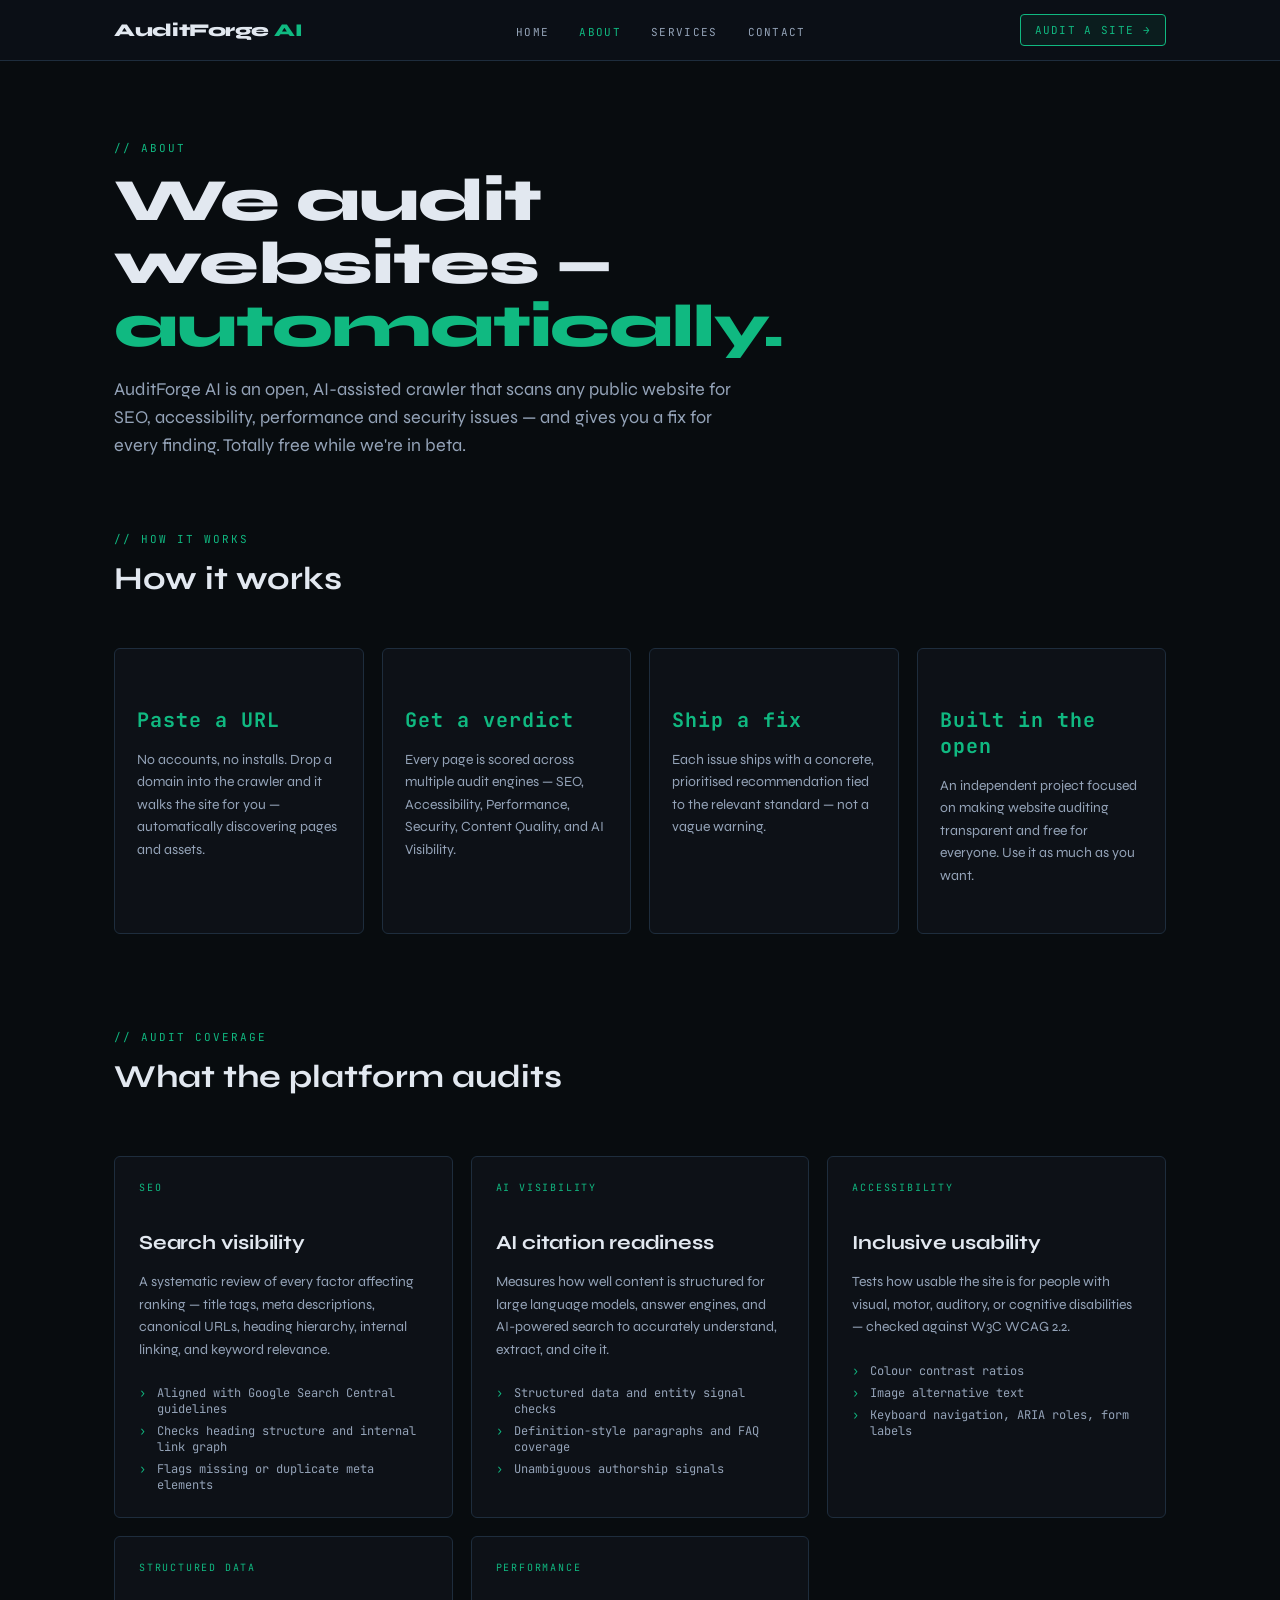
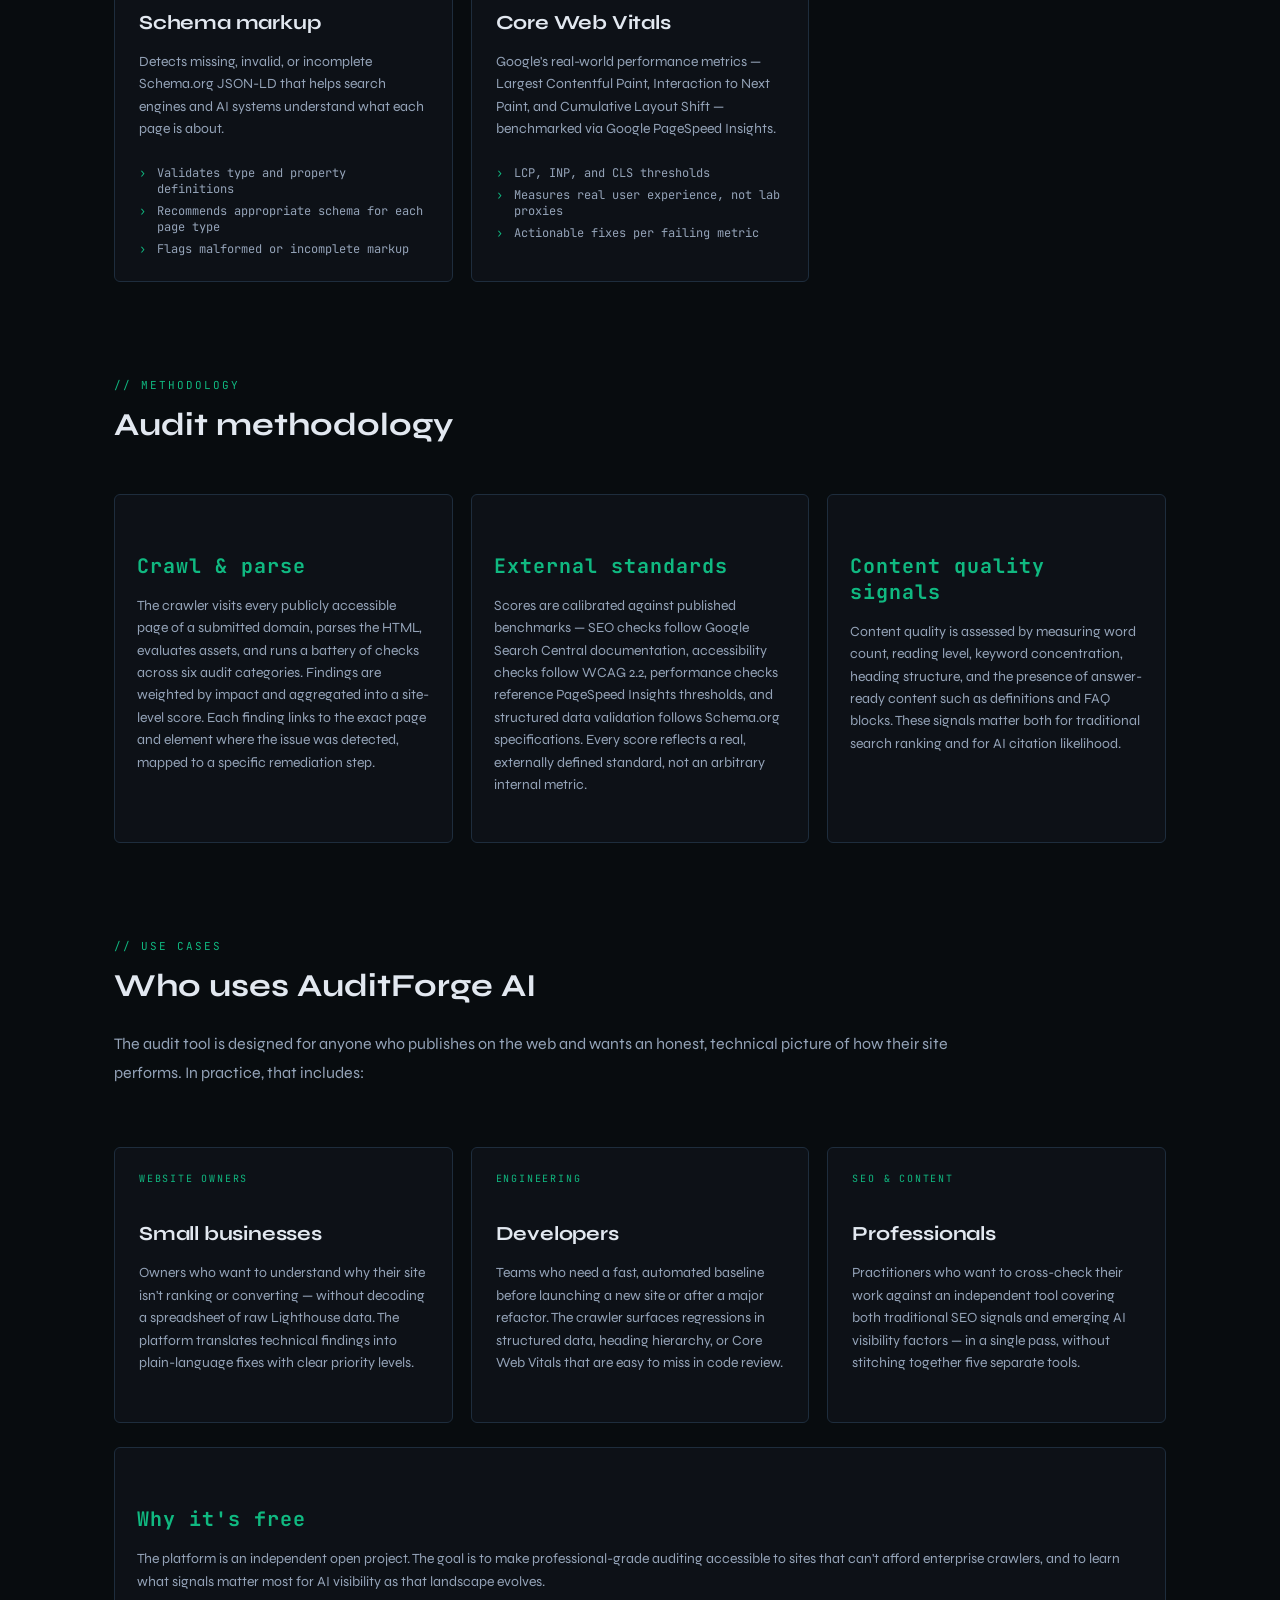
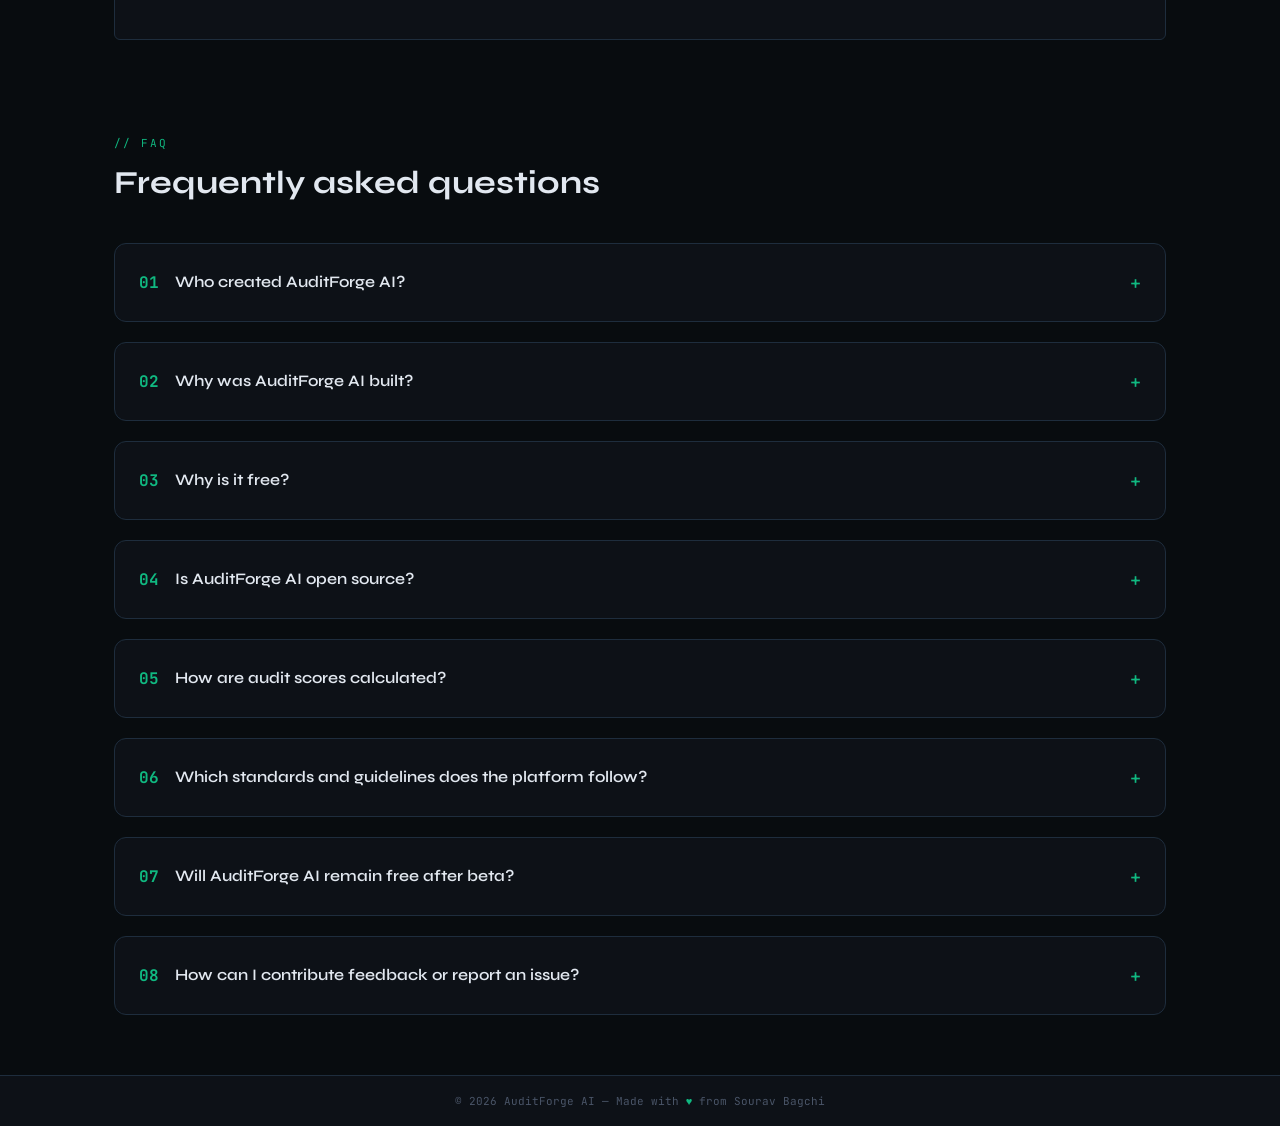
==== commit 1039444a: "Refactor About section and update content structure" ====
--- a/about.html
+++ b/about.html
@@ -134,59 +134,147 @@
   </div>
 </header>
 <main>
-  <div class="kicker">// About</div>
-  <h1>We audit websites — <em>automatically.</em></h1>
-  <p class="lead">AuditForge AI is an open, AI-assisted crawler that scans any public website for SEO, accessibility, performance and security issues — and gives you a fix for every finding. Totally free while we're in beta.</p>
-
- <section aria-labelledby="how-it-works-heading">
-    <h2 id="how-it-works-heading">How it works</h2>
-    <div class="grid">
-      <div class="card"><h3>Paste a URL</h3><p>No accounts, no installs. Drop a domain into the crawler and it walks the site for you — automatically discovering pages and assets.</p></div>
-      <div class="card"><h3>Get a verdict</h3><p>Every page is scored across multiple audit engines — SEO, Accessibility, Performance, Security, Content Quality, and AI Visibility.</p></div>
-      <div class="card"><h3>Ship a fix</h3><p>Each issue ships with a concrete, prioritised recommendation tied to the relevant standard — not a vague warning.</p></div>
-      <div class="card"><h3>Built in the open</h3><p>An independent project focused on making website auditing transparent and free for everyone. Use it as much as you want.</p></div>
-    </div>
+<section class="hero" aria-labelledby="page-title">
+    <div class="kicker">// About</div>
+    <h1 id="page-title">We audit websites — <em>automatically.</em></h1>
+    <p class="lead">AuditForge AI is an open, AI-assisted crawler that scans any public website for SEO, accessibility, performance and security issues — and gives you a fix for every finding. Totally free while we're in beta.</p>
   </section>
 
-  <section aria-labelledby="what-we-audit-heading">
-    <h2 id="what-we-audit-heading">What the platform audits</h2>
-    <p>An SEO audit is a systematic review of the factors that affect a website's visibility in search engines. AuditForge AI performs this review automatically, checking title tags, meta descriptions, canonical URLs, heading hierarchy, internal linking, and keyword relevance — all aligned with <a href="https://developers.google.com/search/docs" target="_blank" rel="noopener noreferrer">Google Search Central</a> guidelines.</p>
-    <p>AI visibility is the degree to which a website's content is structured so that AI systems — including large language models, answer engines, and AI-powered search — can accurately understand, extract, and cite it. High AI visibility depends on structured data, clear entity signals, definition-style paragraphs, FAQ coverage, and unambiguous authorship. The audit tool measures and scores each of these signals on every page it crawls.</p>
-    <p>Website accessibility is how usable a site is for people with visual, motor, auditory, or cognitive disabilities. The platform tests against the <a href="https://www.w3.org/WAI/standards-guidelines/wcag/" target="_blank" rel="noopener noreferrer">W3C Web Content Accessibility Guidelines (WCAG)</a>, checking colour contrast, image alternative text, keyboard navigation, ARIA roles, and form labels.</p>
-    <p>Structured data is machine-readable metadata — typically written in JSON-LD and defined at <a href="https://schema.org" target="_blank" rel="noopener noreferrer">Schema.org</a> — that helps search engines and AI systems understand what a page is about. The website auditor detects missing, invalid, or incomplete schema markup and recommends the appropriate types for each page.</p>
-    <p>Core Web Vitals are Google's set of real-world performance metrics — Largest Contentful Paint, Interaction to Next Paint, and Cumulative Layout Shift — that measure how fast and stable a page feels to real users. Results are benchmarked against data from <a href="https://pagespeed.web.dev" target="_blank" rel="noopener noreferrer">Google PageSpeed Insights</a>.</p>
-  </section>
-
-  <section aria-labelledby="methodology-heading">
-    <h2 id="methodology-heading">Audit methodology</h2>
-    <p>The crawler visits each publicly accessible page of a submitted domain, parses the HTML, evaluates assets, and runs a battery of checks across six audit categories. Findings are weighted by impact and aggregated into a site-level score. Each finding links directly to the page and element where the issue was detected, and maps to a specific remediation step.</p>
-    <p>Scores are calibrated against industry standards: SEO checks follow Google Search Central documentation, accessibility checks follow WCAG 2.2, performance checks reference PageSpeed Insights thresholds, and structured data validation follows Schema.org specifications. This means every score reflects a real, externally defined benchmark — not an arbitrary internal metric.</p>
-    <p>Content quality is assessed by measuring word count, reading level, keyword concentration, heading structure, and the presence of answer-ready content such as definitions and FAQ blocks. These signals matter both for traditional search ranking and for AI citation likelihood.</p>
-  </section>
-
-  <section aria-labelledby="who-uses-heading">
-    <h2 id="who-uses-heading">Who uses AuditForge AI</h2>
-    <p>The audit tool is designed for anyone who publishes on the web and wants an honest, technical picture of how their site performs. In practice, that includes:</p>
-    <article>
-      <h3>Website owners and small businesses</h3>
-      <p>Owners who want to understand why their site isn't ranking or converting, without decoding a spreadsheet of raw Lighthouse data. The platform translates technical findings into plain-language fixes with clear priority levels.</p>
-    </article>
-    <article>
-      <h3>Developers and engineers</h3>
-      <p>Developers who need a fast, automated baseline before launching a new site or after a major refactor. The crawler surfaces regressions in structured data, heading hierarchy, or Core Web Vitals that are easy to miss in code review.</p>
-    </article>
-    <article>
-      <h3>SEO professionals and content teams</h3>
-      <p>Practitioners who want to cross-check their work against an independent tool that covers both traditional SEO signals and emerging AI visibility factors — in a single pass, without stitching together five separate tools.</p>
-    </article>
-    <aside>
-      <p><strong>Why it's free:</strong> The platform is an independent open project. The goal is to make professional-grade auditing accessible to sites that can't afford enterprise crawlers, and to learn what signals matter most for AI visibility as that landscape evolves.</p>
-    </aside>
-  </section>
-
-<section aria-labelledby="faq-heading">
-    <h2 id="faq-heading">Frequently asked questions</h2>
-    <div class="faq-list">
+  <article>
+
+<section aria-labelledby="how-it-works-heading" class="content-block">
+      <div class="kicker">// How it works</div>
+      <h2 id="how-it-works-heading">How it works</h2>
+      <div class="grid">
+        <div class="card"><h3>Paste a URL</h3><p>No accounts, no installs. Drop a domain into the crawler and it walks the site for you — automatically discovering pages and assets.</p></div>
+        <div class="card"><h3>Get a verdict</h3><p>Every page is scored across multiple audit engines — SEO, Accessibility, Performance, Security, Content Quality, and AI Visibility.</p></div>
+        <div class="card"><h3>Ship a fix</h3><p>Each issue ships with a concrete, prioritised recommendation tied to the relevant standard — not a vague warning.</p></div>
+        <div class="card"><h3>Built in the open</h3><p>An independent project focused on making website auditing transparent and free for everyone. Use it as much as you want.</p></div>
+      </div>
+    </section>
+
+<section aria-labelledby="what-we-audit-heading" class="content-block">
+      <div class="kicker">// Audit Coverage</div>
+      <h2 id="what-we-audit-heading">What the platform audits</h2>
+      <div class="engines">
+
+        <div class="engine">
+          <div class="tag">SEO</div>
+          <h3>Search visibility</h3>
+          <p>A systematic review of every factor affecting ranking — title tags, meta descriptions, canonical URLs, heading hierarchy, internal linking, and keyword relevance.</p>
+          <ul>
+            <li>Aligned with <a href="https://developers.google.com/search/docs" target="_blank" rel="noopener noreferrer">Google Search Central</a> guidelines</li>
+            <li>Checks heading structure and internal link graph</li>
+            <li>Flags missing or duplicate meta elements</li>
+          </ul>
+        </div>
+
+        <div class="engine">
+          <div class="tag">AI Visibility</div>
+          <h3>AI citation readiness</h3>
+          <p>Measures how well content is structured for large language models, answer engines, and AI-powered search to accurately understand, extract, and cite it.</p>
+          <ul>
+            <li>Structured data and entity signal checks</li>
+            <li>Definition-style paragraphs and FAQ coverage</li>
+            <li>Unambiguous authorship signals</li>
+          </ul>
+        </div>
+
+        <div class="engine">
+          <div class="tag">Accessibility</div>
+          <h3>Inclusive usability</h3>
+          <p>Tests how usable the site is for people with visual, motor, auditory, or cognitive disabilities — checked against <a href="https://www.w3.org/WAI/standards-guidelines/wcag/" target="_blank" rel="noopener noreferrer">W3C WCAG 2.2</a>.</p>
+          <ul>
+            <li>Colour contrast ratios</li>
+            <li>Image alternative text</li>
+            <li>Keyboard navigation, ARIA roles, form labels</li>
+          </ul>
+        </div>
+
+        <div class="engine">
+          <div class="tag">Structured Data</div>
+          <h3>Schema markup</h3>
+          <p>Detects missing, invalid, or incomplete <a href="https://schema.org" target="_blank" rel="noopener noreferrer">Schema.org</a> JSON-LD that helps search engines and AI systems understand what each page is about.</p>
+          <ul>
+            <li>Validates type and property definitions</li>
+            <li>Recommends appropriate schema for each page type</li>
+            <li>Flags malformed or incomplete markup</li>
+          </ul>
+        </div>
+
+        <div class="engine">
+          <div class="tag">Performance</div>
+          <h3>Core Web Vitals</h3>
+          <p>Google's real-world performance metrics — Largest Contentful Paint, Interaction to Next Paint, and Cumulative Layout Shift — benchmarked via <a href="https://pagespeed.web.dev" target="_blank" rel="noopener noreferrer">Google PageSpeed Insights</a>.</p>
+          <ul>
+            <li>LCP, INP, and CLS thresholds</li>
+            <li>Measures real user experience, not lab proxies</li>
+            <li>Actionable fixes per failing metric</li>
+          </ul>
+        </div>
+
+      </div>
+    </section>
+<section aria-labelledby="methodology-heading" class="content-block">
+      <div class="kicker">// Methodology</div>
+      <h2 id="methodology-heading">Audit methodology</h2>
+      <div class="grid">
+
+        <div class="card">
+          <h3>Crawl &amp; parse</h3>
+          <p>The crawler visits every publicly accessible page of a submitted domain, parses the HTML, evaluates assets, and runs a battery of checks across six audit categories. Findings are weighted by impact and aggregated into a site-level score. Each finding links to the exact page and element where the issue was detected, mapped to a specific remediation step.</p>
+        </div>
+
+        <div class="card">
+          <h3>External standards</h3>
+          <p>Scores are calibrated against published benchmarks — SEO checks follow Google Search Central documentation, accessibility checks follow WCAG 2.2, performance checks reference PageSpeed Insights thresholds, and structured data validation follows Schema.org specifications. Every score reflects a real, externally defined standard, not an arbitrary internal metric.</p>
+        </div>
+
+        <div class="card">
+          <h3>Content quality signals</h3>
+          <p>Content quality is assessed by measuring word count, reading level, keyword concentration, heading structure, and the presence of answer-ready content such as definitions and FAQ blocks. These signals matter both for traditional search ranking and for AI citation likelihood.</p>
+        </div>
+
+      </div>
+    </section>
+<section aria-labelledby="who-uses-heading" class="content-block">
+      <div class="kicker">// Use Cases</div>
+      <h2 id="who-uses-heading">Who uses AuditForge AI</h2>
+      <p class="intro">The audit tool is designed for anyone who publishes on the web and wants an honest, technical picture of how their site performs. In practice, that includes:</p>
+      <div class="engines">
+
+        <article class="engine">
+          <div class="tag">Website owners</div>
+          <h3>Small businesses</h3>
+          <p>Owners who want to understand why their site isn't ranking or converting — without decoding a spreadsheet of raw Lighthouse data. The platform translates technical findings into plain-language fixes with clear priority levels.</p>
+        </article>
+
+        <article class="engine">
+          <div class="tag">Engineering</div>
+          <h3>Developers</h3>
+          <p>Teams who need a fast, automated baseline before launching a new site or after a major refactor. The crawler surfaces regressions in structured data, heading hierarchy, or Core Web Vitals that are easy to miss in code review.</p>
+        </article>
+
+        <article class="engine">
+          <div class="tag">SEO &amp; Content</div>
+          <h3>Professionals</h3>
+          <p>Practitioners who want to cross-check their work against an independent tool covering both traditional SEO signals and emerging AI visibility factors — in a single pass, without stitching together five separate tools.</p>
+        </article>
+
+      </div>
+
+      <aside style="margin-top:24px;">
+        <div class="card">
+          <h3>Why it's free</h3>
+          <p>The platform is an independent open project. The goal is to make professional-grade auditing accessible to sites that can't afford enterprise crawlers, and to learn what signals matter most for AI visibility as that landscape evolves.</p>
+        </div>
+      </aside>
+    </section>
+
+<section aria-labelledby="faq-heading" class="content-block">
+      <div class="kicker">// FAQ</div>
+      <h2 id="faq-heading">Frequently asked questions</h2>
+      <div class="faq-list">
 
       <details class="faq-item">
         <summary class="faq-question">
@@ -285,6 +373,7 @@
 
     </div>
   </section>
+      </article>
 </main>
 <footer>
   © <span id="y"></span> AuditForge AI — Made with
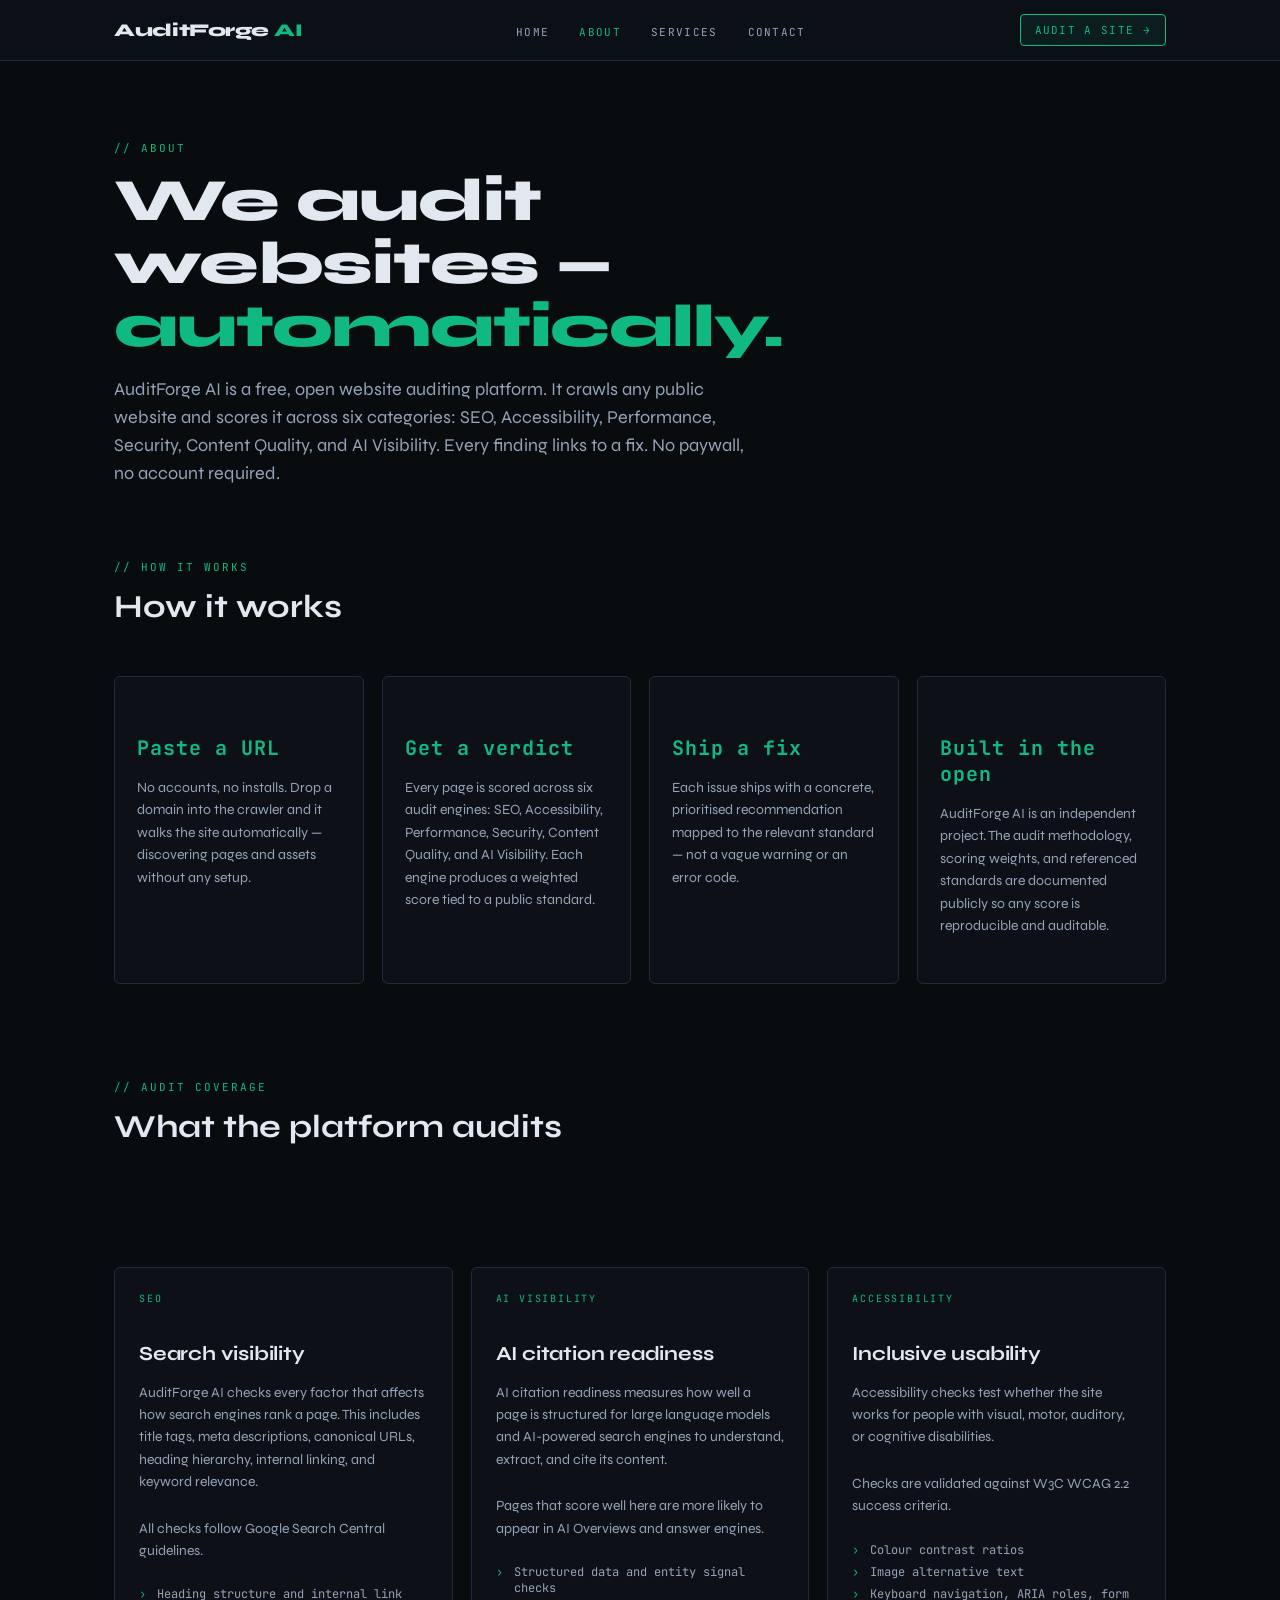
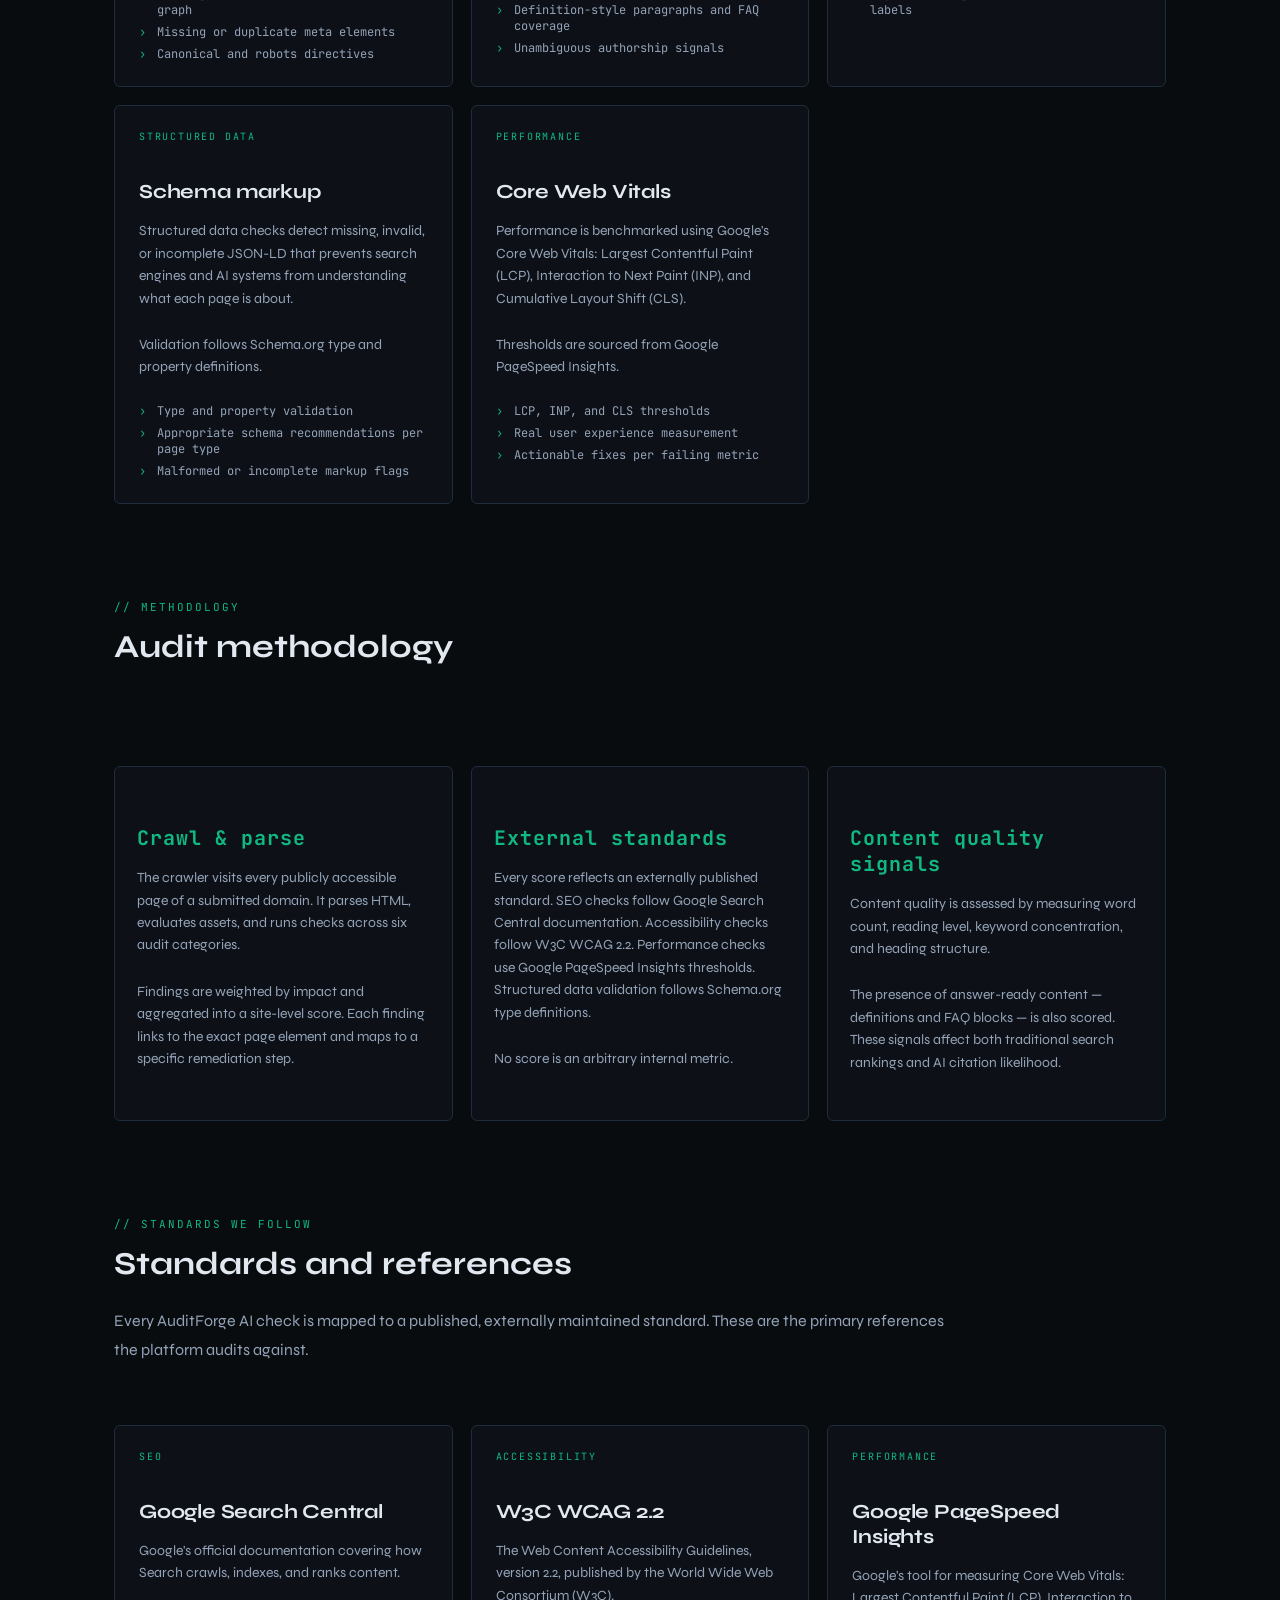
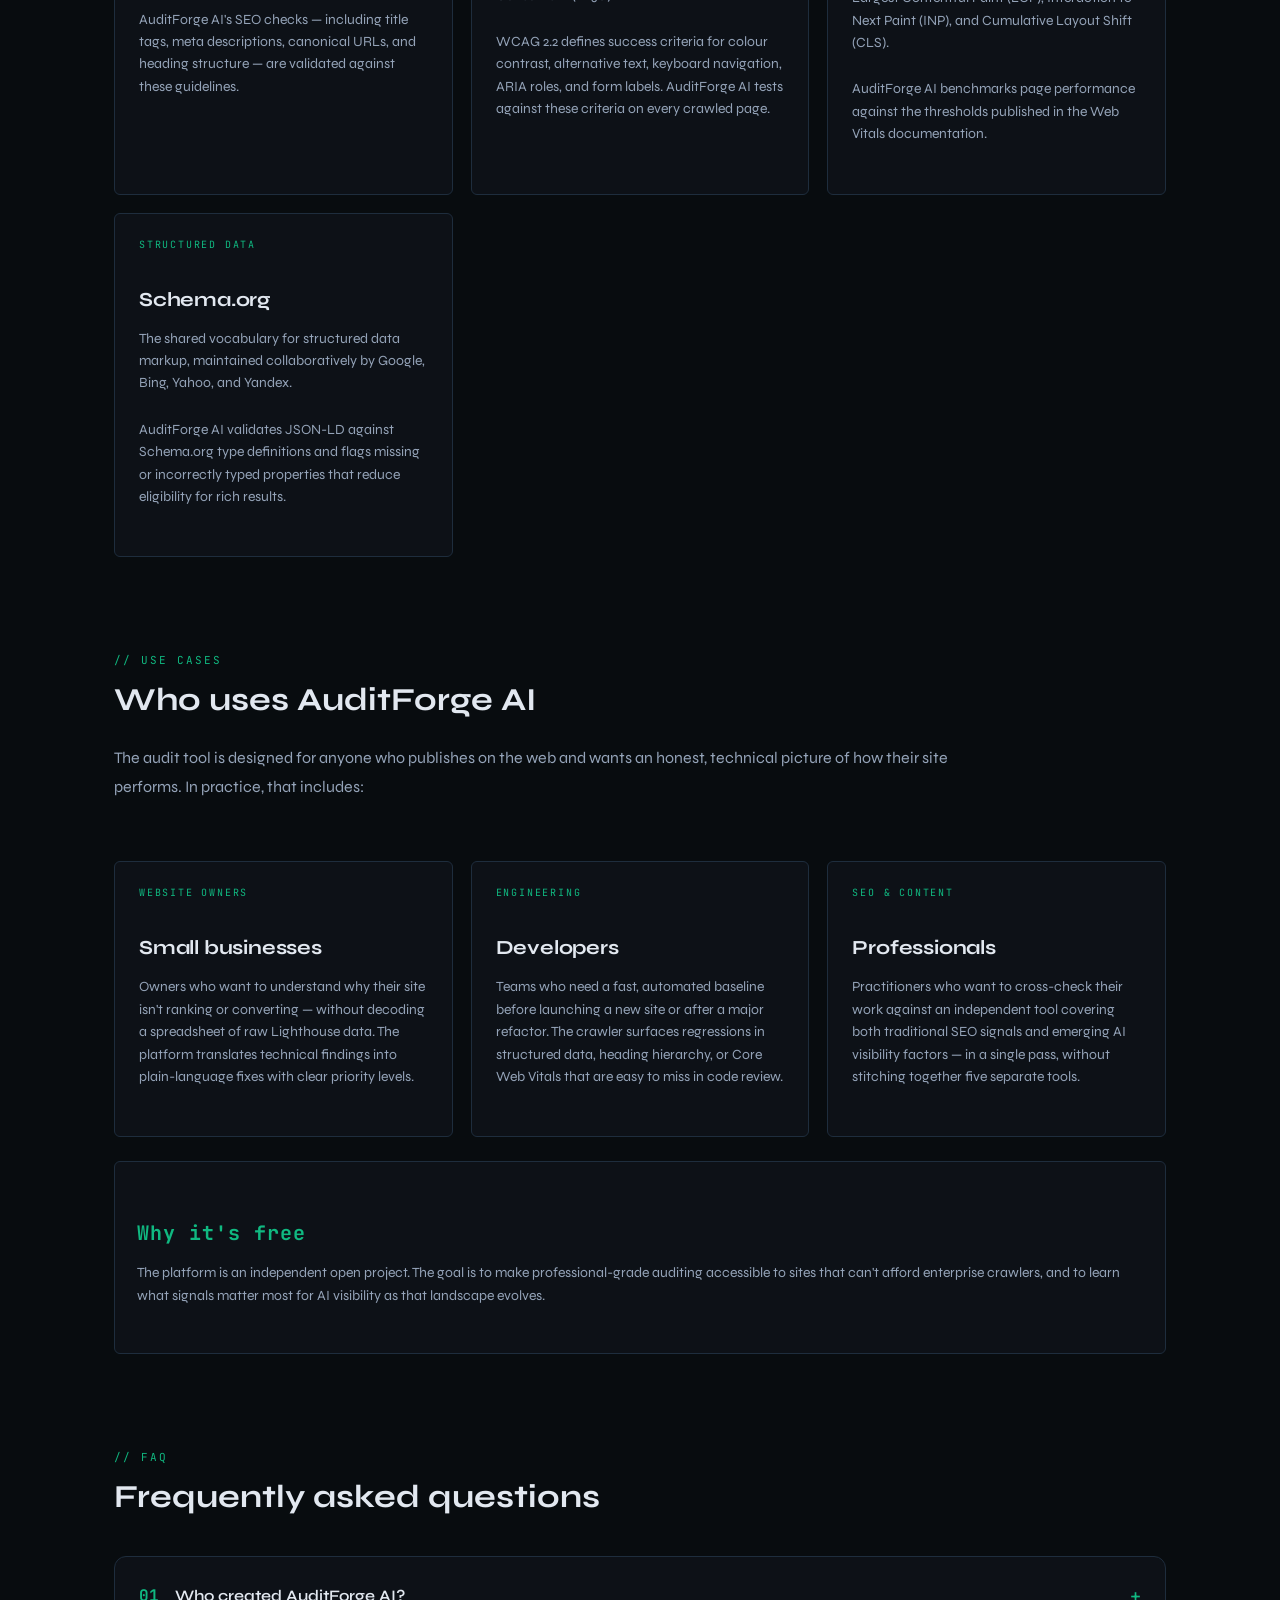
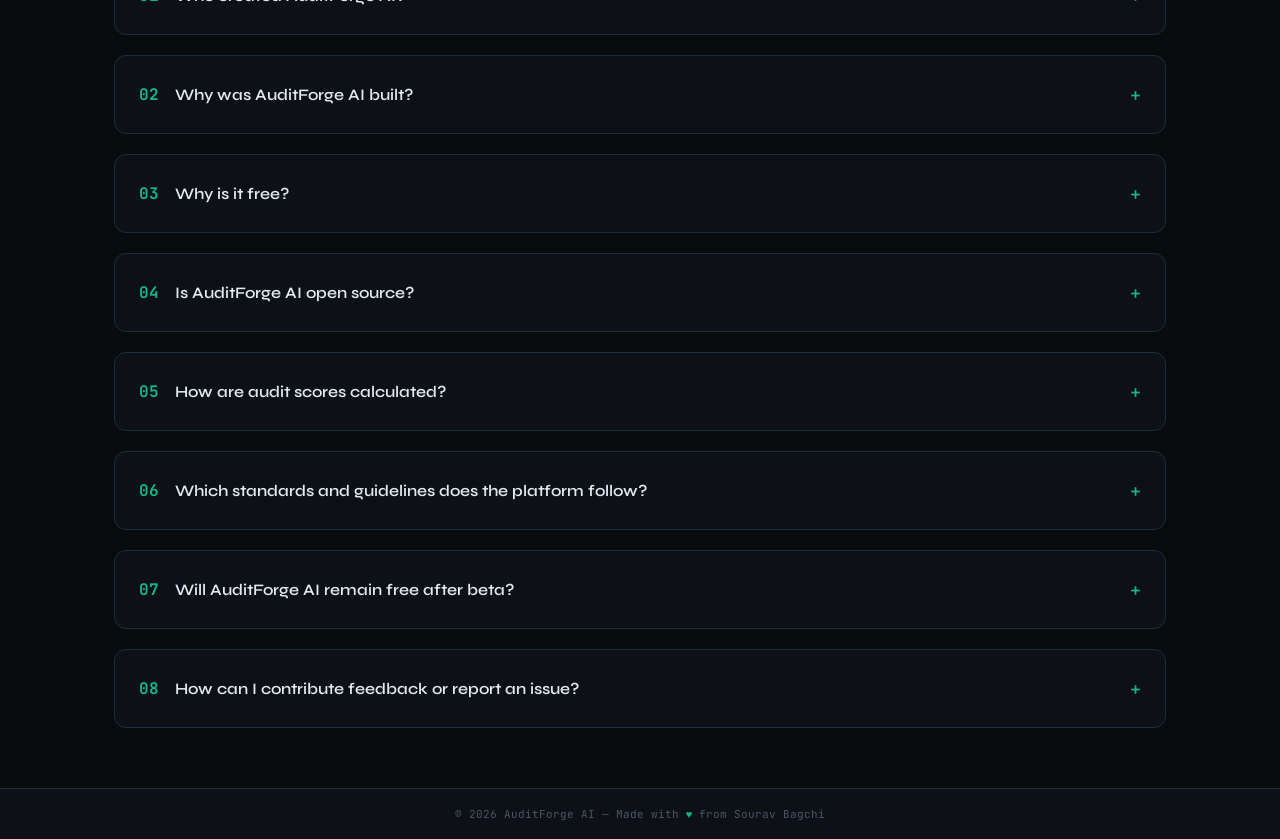
==== commit 167d3262: "Revise content and expand features in about.html Updated the description of AuditForge AI and expand" ====
--- a/about.html
+++ b/about.html
@@ -41,10 +41,27 @@
   "name": "AuditForge AI",
   "url": "https://audit-forge-ai.github.io",
   "logo": "https://audit-forge-ai.github.io/favicon/auditforgeai-logo-512.svg",
-  "description": "AuditForge AI is a free, open, AI-assisted website auditing platform that scans public websites for SEO, accessibility, performance, security, content quality, and AI visibility issues.",
-  "sameAs": [],
+  "description": "AuditForge AI is a free, open website auditing platform that scans public websites for SEO, accessibility, performance, security, content quality, and AI visibility issues. Checks are aligned with Google Search Central, W3C WCAG 2.2, Schema.org, and Google PageSpeed Insights.",
+  "founder": {
+    "@type": "Person",
+    "name": "Sourav Bagchi"
+  },
   "foundingDate": "2024",
-  "knowsAbout": ["SEO Auditing", "Web Accessibility", "Core Web Vitals", "Structured Data", "AI Visibility", "Website Performance"]
+  "knowsAbout": [
+    "SEO Auditing",
+    "Web Accessibility",
+    "WCAG 2.2",
+    "Core Web Vitals",
+    "Largest Contentful Paint",
+    "Interaction to Next Paint",
+    "Cumulative Layout Shift",
+    "Structured Data",
+    "JSON-LD",
+    "Schema.org",
+    "AI Visibility",
+    "Website Performance",
+    "Google Search Central"
+  ]
 }
 </script>
 <script type="application/ld+json">
@@ -115,6 +132,66 @@
         "@type": "Answer",
         "text": "Feedback is the most valuable input the project receives during beta. If an audit produces an incorrect finding, misses a real issue, or a score seems miscalibrated, the best way to report it is through the contact page. Bug reports, methodology questions, and feature suggestions are all welcome."
       }
+    }
+  ]
+}
+</script>
+<script type="application/ld+json">
+{
+  "@context": "https://schema.org",
+  "@type": "BreadcrumbList",
+  "itemListElement": [
+    {
+      "@type": "ListItem",
+      "position": 1,
+      "name": "Home",
+      "item": "https://audit-forge-ai.github.io/"
+    },
+    {
+      "@type": "ListItem",
+      "position": 2,
+      "name": "About",
+      "item": "https://audit-forge-ai.github.io/about"
+    }
+  ]
+}
+</script>
+<script type="application/ld+json">
+{
+  "@context": "https://schema.org",
+  "@type": "DefinedTermSet",
+  "name": "AuditForge AI — Key Terms",
+  "url": "https://audit-forge-ai.github.io/about",
+  "hasDefinedTerm": [
+    {
+      "@type": "DefinedTerm",
+      "name": "SEO Audit",
+      "description": "An SEO audit is a structured review of a website's technical health, content quality, and search engine visibility that identifies issues preventing pages from ranking and provides prioritised steps to resolve them."
+    },
+    {
+      "@type": "DefinedTerm",
+      "name": "AI Visibility",
+      "description": "AI visibility is the likelihood that a webpage's content will be discovered, correctly understood, and cited by AI-powered search systems. It is measured by structured data completeness, definition-style paragraphs, authorship clarity, and entity consistency."
+    },
+    {
+      "@type": "DefinedTerm",
+      "name": "Website Accessibility",
+      "description": "Website accessibility is the practice of designing and building web pages so that people with visual, motor, auditory, or cognitive disabilities can use them, as defined by W3C WCAG 2.2."
+    },
+    {
+      "@type": "DefinedTerm",
+      "name": "Structured Data",
+      "description": "Structured data is machine-readable information added to a webpage in JSON-LD format using the Schema.org vocabulary that tells search engines what the content means, not just what it says."
+    },
+    {
+      "@type": "DefinedTerm",
+      "name": "Core Web Vitals",
+      "description": "Core Web Vitals are three performance metrics defined by Google: Largest Contentful Paint (LCP) measuring loading speed, Interaction to Next Paint (INP) measuring responsiveness, and Cumulative Layout Shift (CLS) measuring visual stability."
+    },
+    {
+      "@type": "DefinedTerm",
+      "name": "Content Quality",
+      "description": "Content quality refers to how well a webpage serves the reader's intent, assessed by measuring word count, reading level, keyword concentration, heading structure, and the presence of answer-ready content such as definitions and FAQ blocks."
     }
   ]
 }
@@ -137,19 +214,30 @@
 <section class="hero" aria-labelledby="page-title">
     <div class="kicker">// About</div>
     <h1 id="page-title">We audit websites — <em>automatically.</em></h1>
-    <p class="lead">AuditForge AI is an open, AI-assisted crawler that scans any public website for SEO, accessibility, performance and security issues — and gives you a fix for every finding. Totally free while we're in beta.</p>
-  </section>
+<p class="lead">AuditForge AI is a free, open website auditing platform. It crawls any public website and scores it across six categories: SEO, Accessibility, Performance, Security, Content Quality, and AI Visibility. Every finding links to a fix. No paywall, no account required.</p>  </section>
 
   <article>
 
 <section aria-labelledby="how-it-works-heading" class="content-block">
       <div class="kicker">// How it works</div>
       <h2 id="how-it-works-heading">How it works</h2>
-      <div class="grid">
-        <div class="card"><h3>Paste a URL</h3><p>No accounts, no installs. Drop a domain into the crawler and it walks the site for you — automatically discovering pages and assets.</p></div>
-        <div class="card"><h3>Get a verdict</h3><p>Every page is scored across multiple audit engines — SEO, Accessibility, Performance, Security, Content Quality, and AI Visibility.</p></div>
-        <div class="card"><h3>Ship a fix</h3><p>Each issue ships with a concrete, prioritised recommendation tied to the relevant standard — not a vague warning.</p></div>
-        <div class="card"><h3>Built in the open</h3><p>An independent project focused on making website auditing transparent and free for everyone. Use it as much as you want.</p></div>
+<div class="grid">
+        <div class="card">
+          <h3>Paste a URL</h3>
+          <p>No accounts, no installs. Drop a domain into the crawler and it walks the site automatically — discovering pages and assets without any setup.</p>
+        </div>
+        <div class="card">
+          <h3>Get a verdict</h3>
+          <p>Every page is scored across six audit engines: SEO, Accessibility, Performance, Security, Content Quality, and AI Visibility. Each engine produces a weighted score tied to a public standard.</p>
+        </div>
+        <div class="card">
+          <h3>Ship a fix</h3>
+          <p>Each issue ships with a concrete, prioritised recommendation mapped to the relevant standard — not a vague warning or an error code.</p>
+        </div>
+        <div class="card">
+          <h3>Built in the open</h3>
+          <p>AuditForge AI is an independent project. The audit methodology, scoring weights, and referenced standards are documented publicly so any score is reproducible and auditable.</p>
+        </div>
       </div>
     </section>
 
@@ -158,21 +246,25 @@
       <h2 id="what-we-audit-heading">What the platform audits</h2>
       <div class="engines">
 
+<div class="engines">
+
         <div class="engine">
           <div class="tag">SEO</div>
           <h3>Search visibility</h3>
-          <p>A systematic review of every factor affecting ranking — title tags, meta descriptions, canonical URLs, heading hierarchy, internal linking, and keyword relevance.</p>
+          <p>AuditForge AI checks every factor that affects how search engines rank a page. This includes title tags, meta descriptions, canonical URLs, heading hierarchy, internal linking, and keyword relevance.</p>
+          <p>All checks follow <a href="https://developers.google.com/search/docs" target="_blank" rel="noopener noreferrer">Google Search Central</a> guidelines.</p>
           <ul>
-            <li>Aligned with <a href="https://developers.google.com/search/docs" target="_blank" rel="noopener noreferrer">Google Search Central</a> guidelines</li>
-            <li>Checks heading structure and internal link graph</li>
-            <li>Flags missing or duplicate meta elements</li>
+            <li>Heading structure and internal link graph</li>
+            <li>Missing or duplicate meta elements</li>
+            <li>Canonical and robots directives</li>
           </ul>
         </div>
 
         <div class="engine">
           <div class="tag">AI Visibility</div>
           <h3>AI citation readiness</h3>
-          <p>Measures how well content is structured for large language models, answer engines, and AI-powered search to accurately understand, extract, and cite it.</p>
+          <p>AI citation readiness measures how well a page is structured for large language models and AI-powered search engines to understand, extract, and cite its content.</p>
+          <p>Pages that score well here are more likely to appear in AI Overviews and answer engines.</p>
           <ul>
             <li>Structured data and entity signal checks</li>
             <li>Definition-style paragraphs and FAQ coverage</li>
@@ -183,7 +275,8 @@
         <div class="engine">
           <div class="tag">Accessibility</div>
           <h3>Inclusive usability</h3>
-          <p>Tests how usable the site is for people with visual, motor, auditory, or cognitive disabilities — checked against <a href="https://www.w3.org/WAI/standards-guidelines/wcag/" target="_blank" rel="noopener noreferrer">W3C WCAG 2.2</a>.</p>
+          <p>Accessibility checks test whether the site works for people with visual, motor, auditory, or cognitive disabilities.</p>
+          <p>Checks are validated against <a href="https://www.w3.org/WAI/standards-guidelines/wcag/" target="_blank" rel="noopener noreferrer">W3C WCAG 2.2</a> success criteria.</p>
           <ul>
             <li>Colour contrast ratios</li>
             <li>Image alternative text</li>
@@ -194,21 +287,23 @@
         <div class="engine">
           <div class="tag">Structured Data</div>
           <h3>Schema markup</h3>
-          <p>Detects missing, invalid, or incomplete <a href="https://schema.org" target="_blank" rel="noopener noreferrer">Schema.org</a> JSON-LD that helps search engines and AI systems understand what each page is about.</p>
+          <p>Structured data checks detect missing, invalid, or incomplete JSON-LD that prevents search engines and AI systems from understanding what each page is about.</p>
+          <p>Validation follows <a href="https://schema.org" target="_blank" rel="noopener noreferrer">Schema.org</a> type and property definitions.</p>
           <ul>
-            <li>Validates type and property definitions</li>
-            <li>Recommends appropriate schema for each page type</li>
-            <li>Flags malformed or incomplete markup</li>
+            <li>Type and property validation</li>
+            <li>Appropriate schema recommendations per page type</li>
+            <li>Malformed or incomplete markup flags</li>
           </ul>
         </div>
 
         <div class="engine">
           <div class="tag">Performance</div>
           <h3>Core Web Vitals</h3>
-          <p>Google's real-world performance metrics — Largest Contentful Paint, Interaction to Next Paint, and Cumulative Layout Shift — benchmarked via <a href="https://pagespeed.web.dev" target="_blank" rel="noopener noreferrer">Google PageSpeed Insights</a>.</p>
+          <p>Performance is benchmarked using Google's Core Web Vitals: Largest Contentful Paint (LCP), Interaction to Next Paint (INP), and Cumulative Layout Shift (CLS).</p>
+          <p>Thresholds are sourced from <a href="https://pagespeed.web.dev" target="_blank" rel="noopener noreferrer">Google PageSpeed Insights</a>.</p>
           <ul>
             <li>LCP, INP, and CLS thresholds</li>
-            <li>Measures real user experience, not lab proxies</li>
+            <li>Real user experience measurement</li>
             <li>Actionable fixes per failing metric</li>
           </ul>
         </div>
@@ -220,25 +315,68 @@
       <h2 id="methodology-heading">Audit methodology</h2>
       <div class="grid">
 
+<div class="grid">
+
         <div class="card">
           <h3>Crawl &amp; parse</h3>
-          <p>The crawler visits every publicly accessible page of a submitted domain, parses the HTML, evaluates assets, and runs a battery of checks across six audit categories. Findings are weighted by impact and aggregated into a site-level score. Each finding links to the exact page and element where the issue was detected, mapped to a specific remediation step.</p>
+          <p>The crawler visits every publicly accessible page of a submitted domain. It parses HTML, evaluates assets, and runs checks across six audit categories.</p>
+          <p>Findings are weighted by impact and aggregated into a site-level score. Each finding links to the exact page element and maps to a specific remediation step.</p>
         </div>
 
         <div class="card">
           <h3>External standards</h3>
-          <p>Scores are calibrated against published benchmarks — SEO checks follow Google Search Central documentation, accessibility checks follow WCAG 2.2, performance checks reference PageSpeed Insights thresholds, and structured data validation follows Schema.org specifications. Every score reflects a real, externally defined standard, not an arbitrary internal metric.</p>
+          <p>Every score reflects an externally published standard. SEO checks follow <a href="https://developers.google.com/search/docs" target="_blank" rel="noopener noreferrer">Google Search Central</a> documentation. Accessibility checks follow <a href="https://www.w3.org/WAI/standards-guidelines/wcag/" target="_blank" rel="noopener noreferrer">W3C WCAG 2.2</a>. Performance checks use <a href="https://pagespeed.web.dev" target="_blank" rel="noopener noreferrer">Google PageSpeed Insights</a> thresholds. Structured data validation follows <a href="https://schema.org" target="_blank" rel="noopener noreferrer">Schema.org</a> type definitions.</p>
+          <p>No score is an arbitrary internal metric.</p>
         </div>
 
         <div class="card">
           <h3>Content quality signals</h3>
-          <p>Content quality is assessed by measuring word count, reading level, keyword concentration, heading structure, and the presence of answer-ready content such as definitions and FAQ blocks. These signals matter both for traditional search ranking and for AI citation likelihood.</p>
+          <p>Content quality is assessed by measuring word count, reading level, keyword concentration, and heading structure.</p>
+          <p>The presence of answer-ready content — definitions and FAQ blocks — is also scored. These signals affect both traditional search rankings and AI citation likelihood.</p>
         </div>
 
       </div>
     </section>
-<section aria-labelledby="who-uses-heading" class="content-block">
-      <div class="kicker">// Use Cases</div>
+<section aria-labelledby="standards-heading" class="content-block">
+  <div class="kicker">// Standards We Follow</div>
+  <h2 id="standards-heading">Standards and references</h2>
+  <p class="intro">Every AuditForge AI check is mapped to a published, externally maintained standard. These are the primary references the platform audits against.</p>
+
+  <div class="engines">
+
+    <div class="engine">
+      <div class="tag">SEO</div>
+      <h3><a href="https://developers.google.com/search/docs" target="_blank" rel="noopener noreferrer">Google Search Central</a></h3>
+      <p>Google's official documentation covering how Search crawls, indexes, and ranks content.</p>
+      <p>AuditForge AI's SEO checks — including title tags, meta descriptions, canonical URLs, and heading structure — are validated against these guidelines.</p>
+    </div>
+
+    <div class="engine">
+      <div class="tag">Accessibility</div>
+      <h3><a href="https://www.w3.org/WAI/standards-guidelines/wcag/" target="_blank" rel="noopener noreferrer">W3C WCAG 2.2</a></h3>
+      <p>The Web Content Accessibility Guidelines, version 2.2, published by the World Wide Web Consortium (W3C).</p>
+      <p>WCAG 2.2 defines success criteria for colour contrast, alternative text, keyboard navigation, ARIA roles, and form labels. AuditForge AI tests against these criteria on every crawled page.</p>
+    </div>
+
+    <div class="engine">
+      <div class="tag">Performance</div>
+      <h3><a href="https://pagespeed.web.dev" target="_blank" rel="noopener noreferrer">Google PageSpeed Insights</a></h3>
+      <p>Google's tool for measuring Core Web Vitals: Largest Contentful Paint (LCP), Interaction to Next Paint (INP), and Cumulative Layout Shift (CLS).</p>
+      <p>AuditForge AI benchmarks page performance against the thresholds published in the <a href="https://web.dev/explore/vitals" target="_blank" rel="noopener noreferrer">Web Vitals documentation</a>.</p>
+    </div>
+
+    <div class="engine">
+      <div class="tag">Structured Data</div>
+      <h3><a href="https://schema.org" target="_blank" rel="noopener noreferrer">Schema.org</a></h3>
+      <p>The shared vocabulary for structured data markup, maintained collaboratively by Google, Bing, Yahoo, and Yandex.</p>
+      <p>AuditForge AI validates JSON-LD against Schema.org type definitions and flags missing or incorrectly typed properties that reduce eligibility for rich results.</p>
+    </div>
+
+  </div>
+</section>
+
+<section aria-labelledby="who-uses-heading" class="content-block">     
+  <div class="kicker">// Use Cases</div>
       <h2 id="who-uses-heading">Who uses AuditForge AI</h2>
       <p class="intro">The audit tool is designed for anyone who publishes on the web and wants an honest, technical picture of how their site performs. In practice, that includes:</p>
       <div class="engines">
